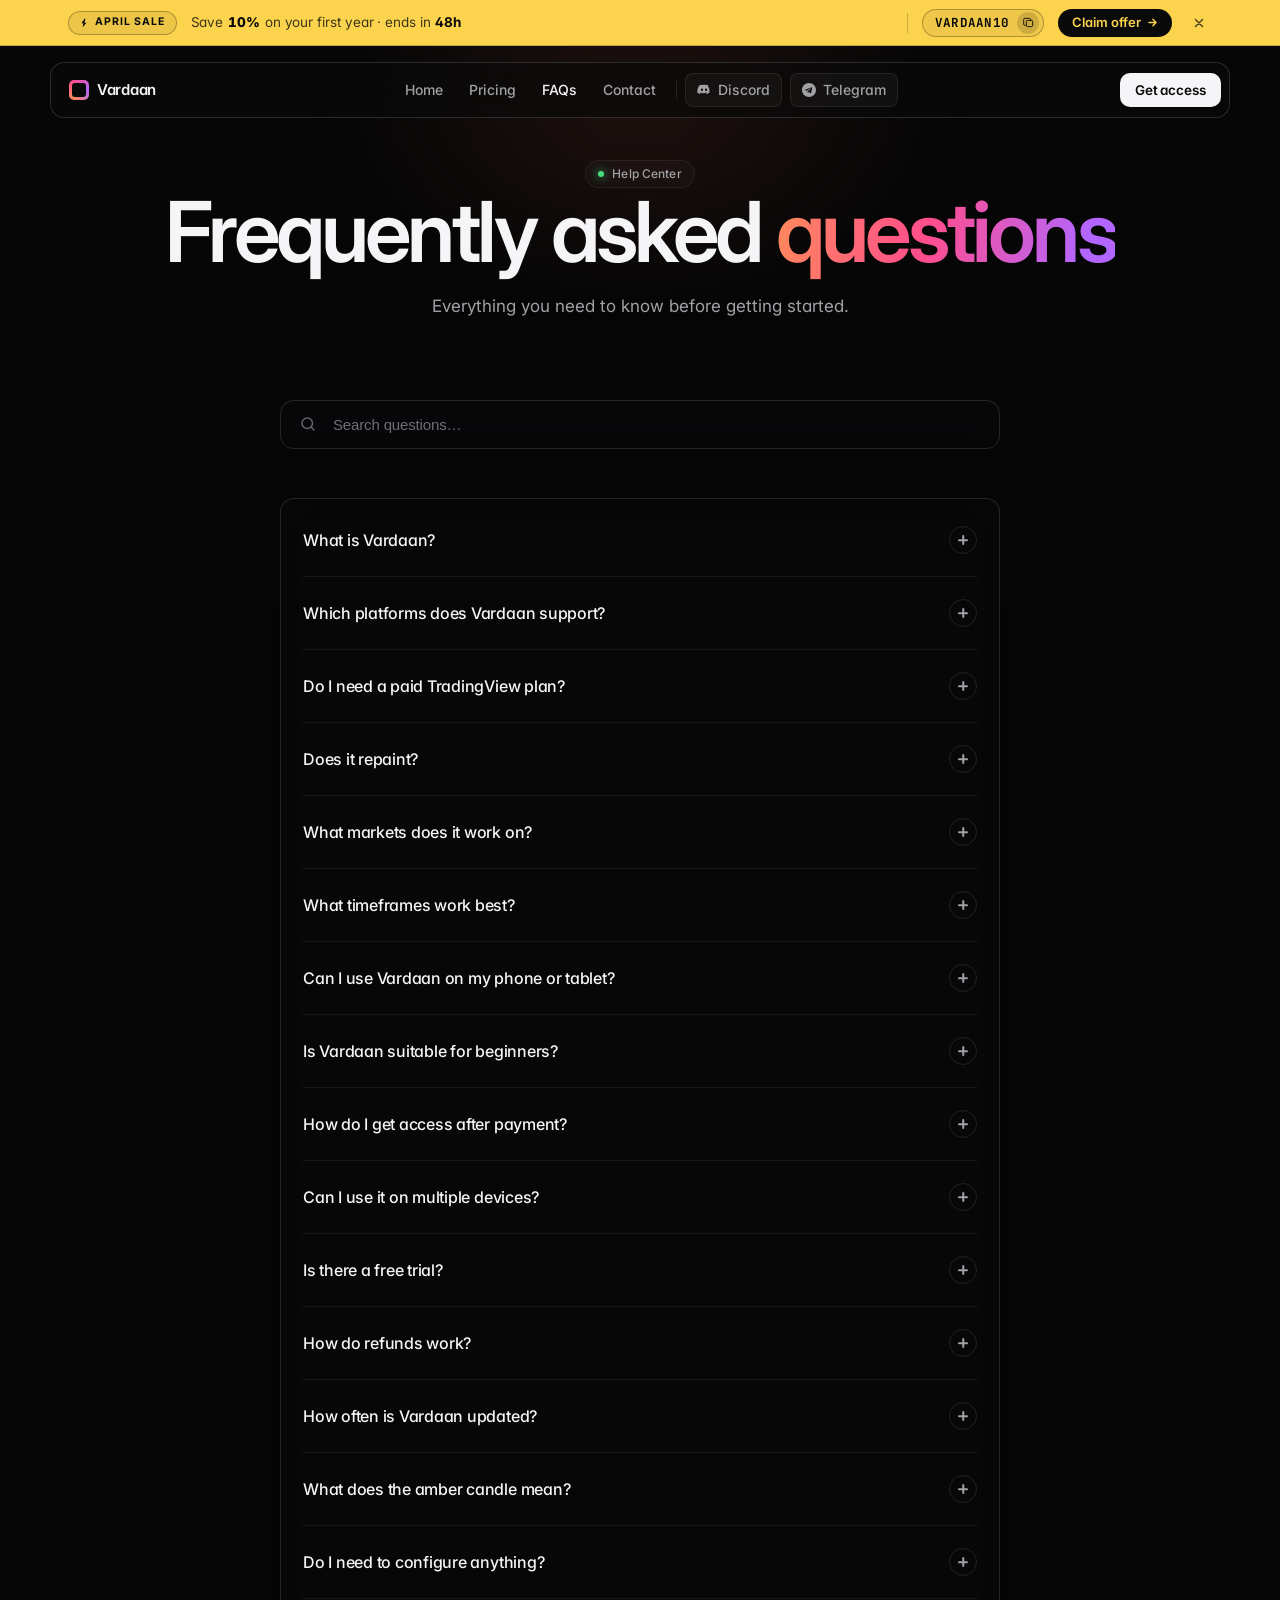
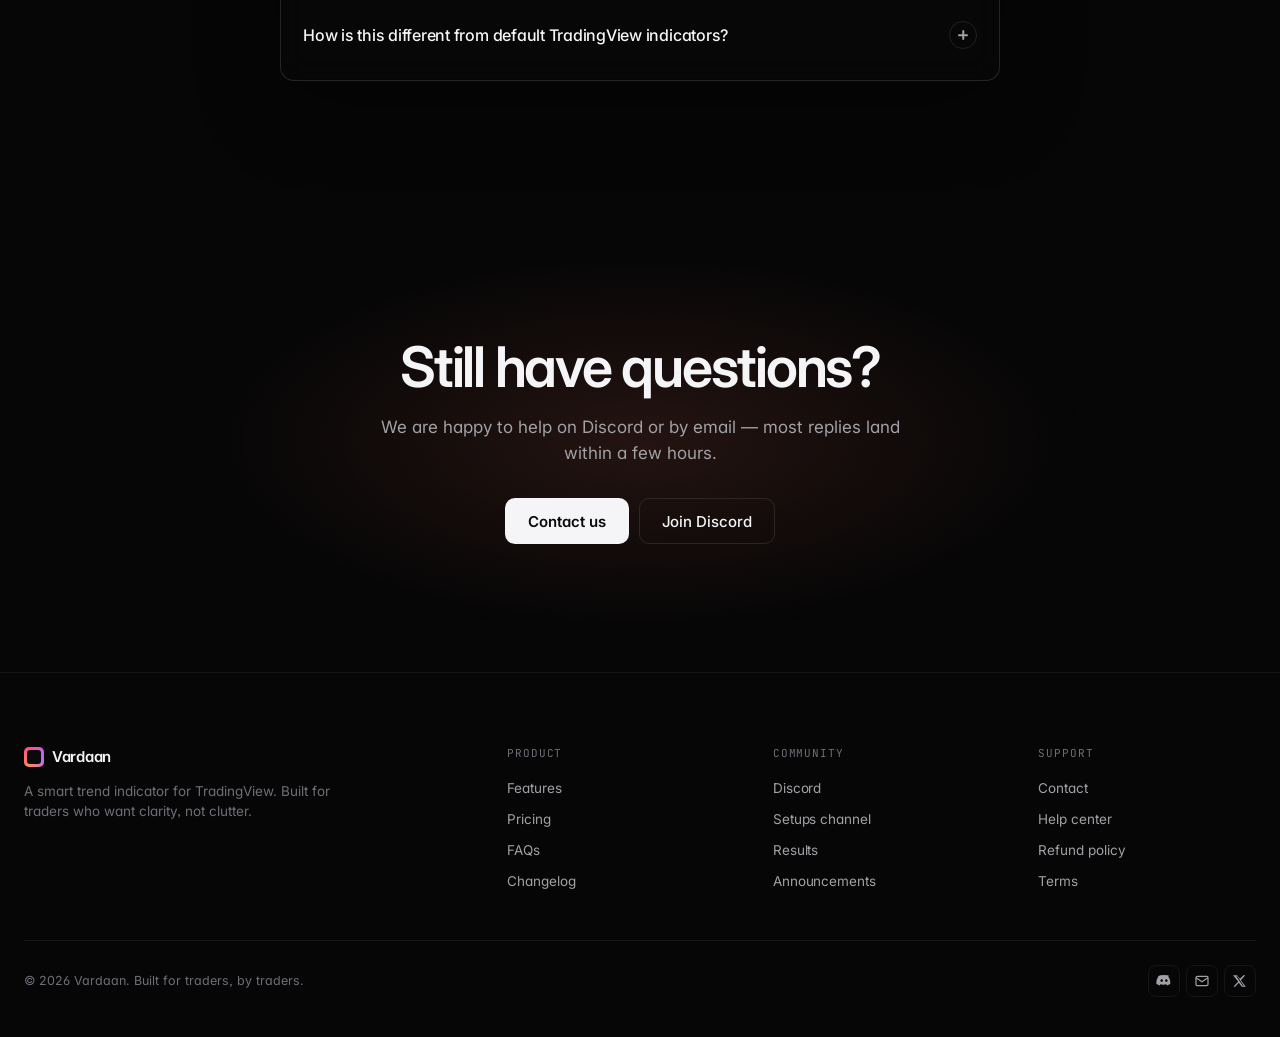
==== faqs.html @ 20813f0f "Inital Commit" ====
<!doctype html>
<html lang="en">
<head>
  <meta charset="utf-8" />
  <meta name="viewport" content="width=device-width, initial-scale=1" />
  <title>FAQs — Vardaan</title>
  <meta name="description" content="Frequently asked questions about the Vardaan TradingView indicator — repainting, markets, timeframes, refunds and more." />
  <meta name="theme-color" content="#060607" />
  <link rel="stylesheet" href="styles.css" />
</head>
<body>

  <!-- ============================== PROMO BAR ============================== -->
  <div class="promo-bar" id="promo-bar" role="region" aria-label="Promotional offer">
    <div class="promo-bar__inner">
      <span class="promo-bar__tag">
        <svg class="promo-bar__tag-icon" width="10" height="10" viewBox="0 0 12 12" fill="currentColor" aria-hidden="true">
          <path d="M6.8 0.6 3 6.2h2.3l-1 5.2L8.9 5.6H6.5l1.2-5z"/>
        </svg>
        <span data-text="promo.offerName">Launch Sale</span>
      </span>
      <span class="promo-bar__text">
        Save <em class="promo-bar__pct" data-text="promo.percent">20%</em> on your first year<span class="promo-bar__text-extra"> · ends in <strong data-text="promo.deadline">48h</strong></span>
      </span>
      <span class="promo-bar__divider" aria-hidden="true"></span>
      <button class="promo-bar__code" type="button" data-promo-code data-code="VARDAAN20" aria-label="Copy code VARDAAN20">
        <span class="promo-bar__code-value" data-text="promo.code">VARDAAN20</span>
        <span class="promo-bar__copy-btn" aria-hidden="true">
          <svg width="11" height="11" viewBox="0 0 16 16" fill="none">
            <rect x="5" y="5" width="9" height="9" rx="1.6" stroke="currentColor" stroke-width="1.3"/>
            <path d="M11 5V3.5A1.5 1.5 0 0 0 9.5 2h-7A1.5 1.5 0 0 0 1 3.5v7A1.5 1.5 0 0 0 2.5 12H4" stroke="currentColor" stroke-width="1.3"/>
          </svg>
        </span>
      </button>
      <a href="pricing.html" class="promo-bar__cta">
        Claim offer
        <svg width="11" height="11" viewBox="0 0 14 14" fill="none" aria-hidden="true">
          <path d="M2.5 7h9m0 0L7.5 3m4 4L7.5 11" stroke="currentColor" stroke-width="1.8" stroke-linecap="round" stroke-linejoin="round"/>
        </svg>
      </a>
      <button class="promo-bar__close" type="button" aria-label="Dismiss offer">
        <svg width="12" height="12" viewBox="0 0 12 12" fill="none" aria-hidden="true">
          <path d="M2.5 2.5l7 7m0-7l-7 7" stroke="currentColor" stroke-width="1.5" stroke-linecap="round"/>
        </svg>
      </button>
    </div>
  </div>

  <nav class="nav" aria-label="Primary">
    <div class="nav__inner">
      <a href="index.html" class="nav__brand">
        <span class="nav__brand-mark" aria-hidden="true"></span>
        Vardaan
      </a>
      <ul class="nav__links">
        <li><a class="nav__link" href="index.html">Home</a></li>
        <li><a class="nav__link" href="pricing.html">Pricing</a></li>
        <li><a class="nav__link nav__link--active" href="faqs.html">FAQs</a></li>
        <li><a class="nav__link" href="contact.html">Contact</a></li>
        <li class="nav__sep" aria-hidden="true"></li>
        <li><a class="nav__link nav__link--social nav__link--discord" data-link="discord" href="#">
          <svg width="14" height="14" viewBox="0 0 24 24" fill="currentColor" aria-hidden="true"><path d="M20.3 4.4A18 18 0 0 0 16 3l-.3.5a16 16 0 0 0-7.4 0L8 3a18 18 0 0 0-4.3 1.4A19 19 0 0 0 .5 16.1a17 17 0 0 0 5.1 2.6l1-1.5a11 11 0 0 1-1.8-.9l.4-.3a12 12 0 0 0 11.6 0l.4.3a11 11 0 0 1-1.8.9l1 1.5a17 17 0 0 0 5.1-2.6 19 19 0 0 0-3.2-11.7ZM8.5 13.5c-1 0-1.9-1-1.9-2.1 0-1.2.8-2.1 1.9-2.1 1 0 1.9 1 1.9 2.1 0 1.2-.8 2.1-1.9 2.1Zm7 0c-1 0-1.9-1-1.9-2.1 0-1.2.8-2.1 1.9-2.1 1 0 1.9 1 1.9 2.1 0 1.2-.8 2.1-1.9 2.1Z"/></svg>
          Discord
        </a></li>
        <li><a class="nav__link nav__link--social nav__link--telegram" data-link="telegram" href="#">
          <svg width="14" height="14" viewBox="0 0 240 240" fill="currentColor" aria-hidden="true"><path d="M120 0C53.73 0 0 53.73 0 120s53.73 120 120 120 120-53.73 120-120S186.27 0 120 0zm55.65 82.75L156.4 172.6c-1.45 6.48-5.29 8.09-10.7 5.04l-29.56-21.8-14.26 13.73c-1.58 1.58-2.9 2.9-5.94 2.9l2.11-30.05 54.7-49.43c2.38-2.13-.52-3.31-3.69-1.18l-67.64 42.58-29.15-9.12c-6.34-1.98-6.47-6.34 1.32-9.38l114.15-44.02c5.29-1.98 9.92 1.19 8.21 8.87z"/></svg>
          Telegram
        </a></li>
      </ul>
      <div class="nav__cta-group">
        <a href="pricing.html" class="btn btn-primary btn-sm">Get access</a>
      </div>
      <button class="nav__burger" aria-label="Open menu" aria-controls="mobile-menu">
        <span></span><span></span><span></span>
      </button>
    </div>
  </nav>

  <div class="mobile-menu" id="mobile-menu" aria-hidden="true">
    <a class="mobile-menu__link" href="index.html">Home</a>
    <a class="mobile-menu__link" href="pricing.html">Pricing</a>
    <a class="mobile-menu__link" href="faqs.html">FAQs</a>
    <a class="mobile-menu__link" href="contact.html">Contact</a>
    <div class="mobile-menu__sep" aria-hidden="true"></div>
    <a class="mobile-menu__link mobile-menu__link--social mobile-menu__link--discord" data-link="discord" href="#">
      <svg width="22" height="22" viewBox="0 0 24 24" fill="currentColor" aria-hidden="true"><path d="M20.3 4.4A18 18 0 0 0 16 3l-.3.5a16 16 0 0 0-7.4 0L8 3a18 18 0 0 0-4.3 1.4A19 19 0 0 0 .5 16.1a17 17 0 0 0 5.1 2.6l1-1.5a11 11 0 0 1-1.8-.9l.4-.3a12 12 0 0 0 11.6 0l.4.3a11 11 0 0 1-1.8.9l1 1.5a17 17 0 0 0 5.1-2.6 19 19 0 0 0-3.2-11.7ZM8.5 13.5c-1 0-1.9-1-1.9-2.1 0-1.2.8-2.1 1.9-2.1 1 0 1.9 1 1.9 2.1 0 1.2-.8 2.1-1.9 2.1Zm7 0c-1 0-1.9-1-1.9-2.1 0-1.2.8-2.1 1.9-2.1 1 0 1.9 1 1.9 2.1 0 1.2-.8 2.1-1.9 2.1Z"/></svg>
      Discord
    </a>
    <a class="mobile-menu__link mobile-menu__link--social mobile-menu__link--telegram" data-link="telegram" href="#">
      <svg width="22" height="22" viewBox="0 0 240 240" fill="currentColor" aria-hidden="true"><path d="M120 0C53.73 0 0 53.73 0 120s53.73 120 120 120 120-53.73 120-120S186.27 0 120 0zm55.65 82.75L156.4 172.6c-1.45 6.48-5.29 8.09-10.7 5.04l-29.56-21.8-14.26 13.73c-1.58 1.58-2.9 2.9-5.94 2.9l2.11-30.05 54.7-49.43c2.38-2.13-.52-3.31-3.69-1.18l-67.64 42.58-29.15-9.12c-6.34-1.98-6.47-6.34 1.32-9.38l114.15-44.02c5.29-1.98 9.92 1.19 8.21 8.87z"/></svg>
      Telegram
    </a>
    <div class="mobile-menu__actions">
      <a href="pricing.html" class="btn btn-primary btn-sm">Get access</a>
    </div>
  </div>

  <main>

    <!-- ============================== HEADER ============================== -->
    <section class="page-header">
      <div class="container">
        <span class="badge reveal"><span class="badge__dot"></span>Help Center</span>
        <h1 class="reveal" data-delay="80">Frequently asked <span class="gradient-text">questions</span></h1>
        <p class="reveal" data-delay="160">Everything you need to know before getting started.</p>
      </div>
    </section>

    <!-- ============================== FAQ LIST ============================== -->
    <section class="section faq-page-section" style="padding-top: 0;">
      <div class="container">
        <div class="faq-page__toolbar reveal" data-delay="40">
          <div class="faq-search">
            <svg class="faq-search__icon" width="18" height="18" viewBox="0 0 24 24" fill="none" stroke="currentColor" stroke-width="2" stroke-linecap="round" aria-hidden="true">
              <circle cx="11" cy="11" r="7"/>
              <path d="M20 20l-4.3-4.3"/>
            </svg>
            <input
              type="search"
              id="faq-search"
              class="faq-search__input"
              placeholder="Search questions…"
              autocomplete="off"
              enterkeyhint="search"
              aria-label="Search frequently asked questions"
            />
          </div>
          <p id="faq-search-live" class="faq-search__live" aria-live="polite"></p>
        </div>

        <div class="faq-shell reveal" data-delay="100">
          <div class="faq-list" id="faq-accordion">
          <div class="faq-item">
            <button type="button" class="faq-item__trigger" aria-expanded="false">
              <span>What is Vardaan?</span>
              <span class="faq-item__icon" aria-hidden="true"></span>
            </button>
            <div class="faq-item__panel">
              <p class="faq-item__body">
                Vardaan is a TradingView Pine Script indicator that combines trend detection,
                candlestick pattern recognition, and entry/exit signals into one clean overlay.
              </p>
            </div>
          </div>

          <div class="faq-item">
            <button type="button" class="faq-item__trigger" aria-expanded="false">
              <span>Which platforms does Vardaan support?</span>
              <span class="faq-item__icon" aria-hidden="true"></span>
            </button>
            <div class="faq-item__panel">
              <p class="faq-item__body">
                Vardaan is built for TradingView — desktop web and the TradingView mobile app.
                It is not available as a MetaTrader, cTrader, or other broker-platform plugin.
              </p>
            </div>
          </div>

          <div class="faq-item">
            <button type="button" class="faq-item__trigger" aria-expanded="false">
              <span>Do I need a paid TradingView plan?</span>
              <span class="faq-item__icon" aria-hidden="true"></span>
            </button>
            <div class="faq-item__panel">
              <p class="faq-item__body">
                No. A free TradingView account is enough to add private indicators like Vardaan
                to your charts. Your purchase is for Vardaan — not an extra TradingView subscription tier.
              </p>
            </div>
          </div>

          <div class="faq-item">
            <button type="button" class="faq-item__trigger" aria-expanded="false">
              <span>Does it repaint?</span>
              <span class="faq-item__icon" aria-hidden="true"></span>
            </button>
            <div class="faq-item__panel">
              <p class="faq-item__body">
                No. All signals are based on confirmed closed candles. What you see is what
                you get.
              </p>
            </div>
          </div>

          <div class="faq-item">
            <button type="button" class="faq-item__trigger" aria-expanded="false">
              <span>What markets does it work on?</span>
              <span class="faq-item__icon" aria-hidden="true"></span>
            </button>
            <div class="faq-item__panel">
              <p class="faq-item__body">
                Any market available on TradingView — stocks, crypto, forex, commodities,
                indices.
              </p>
            </div>
          </div>

          <div class="faq-item">
            <button type="button" class="faq-item__trigger" aria-expanded="false">
              <span>What timeframes work best?</span>
              <span class="faq-item__icon" aria-hidden="true"></span>
            </button>
            <div class="faq-item__panel">
              <p class="faq-item__body">
                It works on all timeframes. Most users prefer 15m–4H for swing trading and
                1m–5m for intraday.
              </p>
            </div>
          </div>

          <div class="faq-item">
            <button type="button" class="faq-item__trigger" aria-expanded="false">
              <span>Can I use Vardaan on my phone or tablet?</span>
              <span class="faq-item__icon" aria-hidden="true"></span>
            </button>
            <div class="faq-item__panel">
              <p class="faq-item__body">
                Yes. Install TradingView on iOS or Android, open your chart, and Vardaan appears
                with your other saved indicators. Layouts sync across devices when you are signed in.
              </p>
            </div>
          </div>

          <div class="faq-item">
            <button type="button" class="faq-item__trigger" aria-expanded="false">
              <span>Is Vardaan suitable for beginners?</span>
              <span class="faq-item__icon" aria-hidden="true"></span>
            </button>
            <div class="faq-item__panel">
              <p class="faq-item__body">
                Yes. It is designed for quick context — trend versus chop, and cleaner setups —
                without a long settings checklist. You still need solid risk management and a
                trading plan; no tool replaces discipline.
              </p>
            </div>
          </div>

          <div class="faq-item">
            <button type="button" class="faq-item__trigger" aria-expanded="false">
              <span>How do I get access after payment?</span>
              <span class="faq-item__icon" aria-hidden="true"></span>
            </button>
            <div class="faq-item__panel">
              <p class="faq-item__body">
                You'll receive an invite link to our Discord. Share your TradingView
                username there and access is granted within a few hours.
              </p>
            </div>
          </div>

          <div class="faq-item">
            <button type="button" class="faq-item__trigger" aria-expanded="false">
              <span>Can I use it on multiple devices?</span>
              <span class="faq-item__icon" aria-hidden="true"></span>
            </button>
            <div class="faq-item__panel">
              <p class="faq-item__body">
                Yes, TradingView syncs your indicators across all devices automatically.
              </p>
            </div>
          </div>

          <div class="faq-item">
            <button type="button" class="faq-item__trigger" aria-expanded="false">
              <span>Is there a free trial?</span>
              <span class="faq-item__icon" aria-hidden="true"></span>
            </button>
            <div class="faq-item__panel">
              <p class="faq-item__body">
                We don't offer a free trial currently, but we do offer a 7-day refund policy
                if the indicator doesn't suit your trading style.
              </p>
            </div>
          </div>

          <div class="faq-item">
            <button type="button" class="faq-item__trigger" aria-expanded="false">
              <span>How do refunds work?</span>
              <span class="faq-item__icon" aria-hidden="true"></span>
            </button>
            <div class="faq-item__panel">
              <p class="faq-item__body">
                We offer a 7-day refund if Vardaan is not the right fit. Reach out on Discord or
                email with your order details and TradingView username, and we will take care of it
                as quickly as we can.
              </p>
            </div>
          </div>

          <div class="faq-item">
            <button type="button" class="faq-item__trigger" aria-expanded="false">
              <span>How often is Vardaan updated?</span>
              <span class="faq-item__icon" aria-hidden="true"></span>
            </button>
            <div class="faq-item__panel">
              <p class="faq-item__body">
                We ship improvements, compatibility fixes, and quality-of-life updates on a rolling
                basis. Join Discord for release notes and a heads-up when something meaningful
                changes.
              </p>
            </div>
          </div>

          <div class="faq-item">
            <button type="button" class="faq-item__trigger" aria-expanded="false">
              <span>What does the amber candle mean?</span>
              <span class="faq-item__icon" aria-hidden="true"></span>
            </button>
            <div class="faq-item__panel">
              <p class="faq-item__body">
                Amber means the market is in a sideways or low-conviction state. The
                indicator is telling you to wait for a clearer setup.
              </p>
            </div>
          </div>

          <div class="faq-item">
            <button type="button" class="faq-item__trigger" aria-expanded="false">
              <span>Do I need to configure anything?</span>
              <span class="faq-item__icon" aria-hidden="true"></span>
            </button>
            <div class="faq-item__panel">
              <p class="faq-item__body">
                No. It works out of the box with sensible defaults. Advanced users can
                adjust EMA lengths and toggle signal visibility.
              </p>
            </div>
          </div>

          <div class="faq-item">
            <button type="button" class="faq-item__trigger" aria-expanded="false">
              <span>How is this different from default TradingView indicators?</span>
              <span class="faq-item__icon" aria-hidden="true"></span>
            </button>
            <div class="faq-item__panel">
              <p class="faq-item__body">
                Default indicators are separate and disconnected. Vardaan integrates trend,
                momentum, and pattern logic into a single unified system with no clutter.
              </p>
            </div>
          </div>

          </div>

          <div class="faq-empty" id="faq-empty" hidden>
            <p class="faq-empty__title">No questions match that search</p>
            <p class="faq-empty__hint">Try another keyword or clear the filter.</p>
            <button type="button" class="btn btn-ghost btn-sm" id="faq-empty-clear">Clear search</button>
          </div>
        </div>
      </div>
    </section>

    <section class="section section-cta">
      <div class="container">
        <div class="reveal">
          <h2>Still have questions?</h2>
          <p>We are happy to help on Discord or by email — most replies land within a few hours.</p>
          <div class="section-cta__ctas">
            <a href="contact.html" class="btn btn-primary btn-lg">Contact us</a>
            <a data-link="discord" href="#" class="btn btn-ghost btn-lg">Join Discord</a>
          </div>
        </div>
      </div>
    </section>

  </main>

  <footer class="footer">
    <div class="container">
      <div class="footer__top">
        <div class="footer__col-brand">
          <a href="index.html" class="footer__brand">
            <span class="nav__brand-mark" aria-hidden="true"></span>
            Vardaan
          </a>
          <p class="footer__tagline">
            A smart trend indicator for TradingView. Built for traders who want clarity,
            not clutter.
          </p>
        </div>
        <div>
          <div class="footer__col-title">Product</div>
          <div class="footer__col-list">
            <a href="index.html#features">Features</a>
            <a href="pricing.html">Pricing</a>
            <a href="faqs.html">FAQs</a>
            <a href="index.html#features">Changelog</a>
          </div>
        </div>
        <div>
          <div class="footer__col-title">Community</div>
          <div class="footer__col-list">
            <a data-link="discord" href="#">Discord</a>
            <a data-link="discord" href="#">Setups channel</a>
            <a data-link="discord" href="#">Results</a>
            <a data-link="discord" href="#">Announcements</a>
          </div>
        </div>
        <div>
          <div class="footer__col-title">Support</div>
          <div class="footer__col-list">
            <a data-mail href="#">Contact</a>
            <a href="faqs.html">Help center</a>
            <a href="#">Refund policy</a>
            <a href="#">Terms</a>
          </div>
        </div>
      </div>
      <div class="footer__bottom">
        <div>© <span data-text="year">2025</span> Vardaan. Built for traders, by traders.</div>
        <div class="footer__bottom-social">
          <a data-link="discord" href="#" class="footer__icon" aria-label="Discord">
            <svg width="16" height="16" viewBox="0 0 24 24" fill="currentColor"><path d="M20.3 4.4A18 18 0 0 0 16 3l-.3.5a16 16 0 0 0-7.4 0L8 3a18 18 0 0 0-4.3 1.4A19 19 0 0 0 .5 16.1a17 17 0 0 0 5.1 2.6l1-1.5a11 11 0 0 1-1.8-.9l.4-.3a12 12 0 0 0 11.6 0l.4.3a11 11 0 0 1-1.8.9l1 1.5a17 17 0 0 0 5.1-2.6 19 19 0 0 0-3.2-11.7ZM8.5 13.5c-1 0-1.9-1-1.9-2.1 0-1.2.8-2.1 1.9-2.1 1 0 1.9 1 1.9 2.1 0 1.2-.8 2.1-1.9 2.1Zm7 0c-1 0-1.9-1-1.9-2.1 0-1.2.8-2.1 1.9-2.1 1 0 1.9 1 1.9 2.1 0 1.2-.8 2.1-1.9 2.1Z"/></svg>
          </a>
          <a data-mail href="#" class="footer__icon" aria-label="Email">
            <svg width="16" height="16" viewBox="0 0 24 24" fill="none" stroke="currentColor" stroke-width="1.8"><rect x="3" y="5" width="18" height="14" rx="2"/><path d="m3 7 9 6 9-6"/></svg>
          </a>
          <a data-link="twitter" href="#" class="footer__icon" aria-label="Twitter">
            <svg width="14" height="14" viewBox="0 0 24 24" fill="currentColor"><path d="M18 2h3l-7.5 8.6L22 22h-6.8l-5.3-6.9L3.8 22H.8l8-9.2L0 2h7l4.8 6.3L18 2zM16.8 20h1.7L7.3 3.9H5.5L16.8 20z"/></svg>
          </a>
        </div>
      </div>
    </div>
  </footer>

  <script src="config.js" defer></script>
  <script src="main.js" defer></script>
</body>
</html>
---- styles.css ----
/* ==========================================================================
   VARDAAN — v5 · Framer-inspired, tech/developer tool
   Near-black, hairline borders, tight Inter, real chart imagery.
   ========================================================================== */

@import url('https://fonts.googleapis.com/css2?family=Inter:wght@400;500;600;700&family=JetBrains+Mono:wght@400;500&display=swap');

/* ---------- tokens ---------- */
:root {
  /* surfaces */
  --bg:            #060607;
  --bg-elev:       #0A0A0B;
  --bg-section:    #080809;
  --surface:       rgba(255, 255, 255, 0.025);
  --surface-hover: rgba(255, 255, 255, 0.045);

  /* borders */
  --border:        rgba(255, 255, 255, 0.06);
  --border-strong: rgba(255, 255, 255, 0.10);
  --border-bright: rgba(255, 255, 255, 0.18);

  /* text */
  --text:   #F5F5F7;
  --text-2: #A1A1A6;
  --text-3: #6E6E76;
  --text-4: #3A3A40;

  /* signal colors (green/red/amber kept for chart-like bits) */
  --up:    #4ADE80;
  --down:  #F87171;
  --flat:  #FCD34D;

  /* accent — subtle cool tone + gradient for highlight words only */
  --accent:       #FF7A59;
  --accent-2:     #FF4D8D;
  --accent-3:     #B366FF;
  --accent-glow:  rgba(255, 122, 89, 0.18);

  /* type */
  --font:        'Inter', system-ui, -apple-system, 'Segoe UI', sans-serif;
  --font-mono:   'JetBrains Mono', ui-monospace, 'SF Mono', Menlo, monospace;

  /* layout */
  --nav-h: 56px;
  --max:   1360px;
  --max-narrow: 920px;

  --r-sm: 6px;
  --r-md: 10px;
  --r-lg: 14px;
  --r-xl: 20px;
  --r-pill: 999px;

  --t-fast: 140ms cubic-bezier(.2, .8, .2, 1);
  --t-med:  260ms cubic-bezier(.2, .8, .2, 1);
}

/* ---------- reset ---------- */
*, *::before, *::after { box-sizing: border-box; }
html, body { margin: 0; padding: 0; }
html {
  background: var(--bg);
  color-scheme: dark;
  -webkit-font-smoothing: antialiased;
  -moz-osx-font-smoothing: grayscale;
  text-rendering: optimizeLegibility;
}
body {
  font-family: var(--font);
  font-size: 15.5px;
  line-height: 1.55;
  color: var(--text);
  background: var(--bg);
  font-feature-settings: "cv11", "ss01", "ss03";
  overflow-x: hidden;
}
img, svg { display: block; max-width: 100%; }
a { color: inherit; text-decoration: none; }
button { font: inherit; color: inherit; background: none; border: 0; cursor: pointer; }
ul { margin: 0; padding: 0; list-style: none; }

/* ---------- typography ---------- */
h1, h2, h3, h4 {
  margin: 0;
  font-family: var(--font);
  font-weight: 600;
  color: var(--text);
  letter-spacing: -0.035em;
  line-height: 1.05;
}
h1 {
  font-size: clamp(42px, 6.6vw, 84px);
  font-weight: 600;
  letter-spacing: -0.045em;
  line-height: 1.04;
}
h2 {
  font-size: clamp(32px, 4.4vw, 56px);
  letter-spacing: -0.04em;
  line-height: 1.08;
}
h3 {
  font-size: 20px;
  letter-spacing: -0.02em;
  line-height: 1.25;
}
p { margin: 0; color: var(--text-2); }

.gradient-text {
  background: linear-gradient(100deg, #FF8B5A 0%, #FF4D8D 45%, #B366FF 90%);
  -webkit-background-clip: text;
  background-clip: text;
  color: transparent;
  -webkit-text-fill-color: transparent;
}

.mono { font-family: var(--font-mono); font-feature-settings: "tnum"; letter-spacing: -0.01em; }
.dim  { color: var(--text-3); }
.up   { color: var(--up); }
.down { color: var(--down); }

/* ---------- layout ---------- */
.container {
  width: 100%;
  max-width: var(--max);
  margin: 0 auto;
  padding: 0 24px;
}
.section {
  padding: clamp(72px, 10vw, 140px) 0;
  position: relative;
}
.section--alt { background: var(--bg-section); }
.section-header {
  max-width: 680px;
  margin: 0 auto clamp(40px, 6vw, 72px);
  text-align: center;
}
.section-header p {
  margin-top: 14px;
  font-size: 17px;
  color: var(--text-2);
}
.section-header .badge { margin-bottom: 20px; }

/* ---------- buttons ---------- */
.btn {
  display: inline-flex;
  align-items: center;
  gap: 8px;
  height: 38px;
  padding: 0 16px;
  font-size: 14px;
  font-weight: 500;
  letter-spacing: -0.005em;
  border-radius: var(--r-md);
  border: 1px solid transparent;
  transition: all var(--t-fast);
  white-space: nowrap;
  cursor: pointer;
}
.btn-sm { height: 34px; padding: 0 14px; font-size: 13.5px; }
.btn-lg { height: 46px; padding: 0 22px; font-size: 15px; }

.btn-primary {
  background: var(--text);
  color: #0A0A0B;
  font-weight: 600;
}
.btn-primary:hover { background: #fff; transform: translateY(-1px); }

.btn-ghost {
  background: transparent;
  color: var(--text);
  border: 1px solid var(--border-strong);
}
.btn-ghost:hover { background: var(--surface-hover); border-color: var(--border-bright); }

.btn-ghost--bright {
  background: rgba(255, 255, 255, 0.035);
  border-color: rgba(255, 255, 255, 0.22);
  backdrop-filter: blur(8px) saturate(1.2);
  -webkit-backdrop-filter: blur(8px) saturate(1.2);
}
.btn-ghost--bright:hover {
  background: rgba(255, 255, 255, 0.08);
  border-color: rgba(255, 255, 255, 0.42);
  transform: translateY(-1px);
  box-shadow: 0 6px 22px rgba(0, 0, 0, 0.25), 0 0 0 1px rgba(255, 255, 255, 0.05) inset;
}
.btn-ghost--bright svg { opacity: 0.8; transition: opacity var(--t-fast); }
.btn-ghost--bright:hover svg { opacity: 1; }

.btn__arrow { transition: transform var(--t-fast); }
.btn:hover .btn__arrow { transform: translateX(2px); }

/* ---------- badge ---------- */
.badge {
  display: inline-flex;
  align-items: center;
  gap: 8px;
  height: 28px;
  padding: 0 12px;
  font-size: 12px;
  font-weight: 500;
  letter-spacing: 0.01em;
  color: var(--text-2);
  background: var(--surface);
  border: 1px solid var(--border);
  border-radius: var(--r-pill);
}
.badge__dot {
  width: 6px; height: 6px;
  border-radius: 50%;
  background: var(--up);
  box-shadow: 0 0 10px var(--up);
}

/* ============================== PROMO BAR ============================== */
:root { --promo-h: 46px; }
body.promo-hidden { --promo-h: 0px; }

.promo-bar {
  position: fixed;
  top: 0;
  left: 0;
  right: 0;
  height: var(--promo-h);
  z-index: 101;
  display: flex;
  align-items: center;
  justify-content: center;
  font-size: 13.5px;
  color: #0A0A0B;
  background: #FCD34D;
  border-bottom: 1px solid rgba(0, 0, 0, 0.22);
  overflow: hidden;
  transition: height var(--t-med);
}
body.promo-hidden .promo-bar { display: none; }

.promo-bar__inner {
  position: relative;
  display: flex;
  align-items: center;
  gap: 14px;
  padding: 0 18px;
  max-width: 1180px;
  width: 100%;
}
.promo-bar__tag {
  display: inline-flex;
  align-items: center;
  gap: 6px;
  height: 24px;
  padding: 0 10px;
  border-radius: 999px;
  border: 1px solid rgba(0, 0, 0, 0.28);
  background: rgba(0, 0, 0, 0.06);
  color: #0A0A0B;
  font-size: 10.5px;
  font-weight: 700;
  letter-spacing: 0.1em;
  text-transform: uppercase;
  flex: 0 0 auto;
}
.promo-bar__tag-icon {
  color: #0A0A0B;
}
.promo-bar__text {
  color: rgba(10, 10, 11, 0.78);
  letter-spacing: -0.005em;
  white-space: nowrap;
  overflow: hidden;
  text-overflow: ellipsis;
  flex: 1 1 auto;
  min-width: 0;
}
.promo-bar__text strong {
  color: #0A0A0B;
  font-weight: 700;
  font-variant-numeric: tabular-nums;
}
.promo-bar__pct {
  font-style: normal;
  font-weight: 800;
  color: #0A0A0B;
  font-feature-settings: "tnum";
  letter-spacing: -0.01em;
  padding: 0 1px;
}

.promo-bar__divider {
  width: 1px;
  height: 20px;
  background: rgba(0, 0, 0, 0.2);
  flex: 0 0 auto;
}

.promo-bar__code {
  display: inline-flex;
  align-items: center;
  gap: 8px;
  height: 28px;
  padding: 0 4px 0 12px;
  border-radius: 999px;
  border: 1px solid rgba(0, 0, 0, 0.28);
  background: rgba(0, 0, 0, 0.05);
  color: #0A0A0B;
  font-family: var(--font-mono);
  font-size: 12.5px;
  letter-spacing: 0.02em;
  cursor: pointer;
  transition: all var(--t-fast);
  flex: 0 0 auto;
}
.promo-bar__code:hover {
  background: rgba(0, 0, 0, 0.1);
  border-color: rgba(0, 0, 0, 0.45);
}
.promo-bar__code-value { font-weight: 700; }
.promo-bar__copy-btn {
  display: inline-flex;
  align-items: center;
  justify-content: center;
  width: 22px;
  height: 22px;
  border-radius: 999px;
  background: rgba(0, 0, 0, 0.14);
  color: #0A0A0B;
  transition: all var(--t-fast);
}
.promo-bar__code:hover .promo-bar__copy-btn {
  background: rgba(0, 0, 0, 0.22);
}
.promo-bar__code.is-copied {
  border-color: rgba(0, 82, 46, 0.55);
  background: rgba(0, 82, 46, 0.14);
  color: #0A3A22;
}
.promo-bar__code.is-copied .promo-bar__copy-btn {
  background: rgba(0, 82, 46, 0.25);
  color: #0A3A22;
}

.promo-bar__cta {
  display: inline-flex;
  align-items: center;
  gap: 6px;
  height: 28px;
  padding: 0 14px;
  border-radius: 999px;
  font-size: 13px;
  font-weight: 600;
  color: #FCD34D;
  background: #0A0A0B;
  transition: transform var(--t-fast), background var(--t-fast);
  flex: 0 0 auto;
}
.promo-bar__cta:hover {
  background: #1a1a1c;
  transform: translateY(-0.5px);
}
.promo-bar__cta svg { transition: transform var(--t-fast); }
.promo-bar__cta:hover svg { transform: translateX(2px); }

.promo-bar__close {
  display: inline-flex;
  align-items: center;
  justify-content: center;
  width: 26px; height: 26px;
  border-radius: 6px;
  color: rgba(10, 10, 11, 0.7);
  transition: all var(--t-fast);
  flex: 0 0 auto;
}
.promo-bar__close:hover {
  color: #0A0A0B;
  background: rgba(0, 0, 0, 0.08);
}

/* ============================== NAV ============================== */
.nav {
  position: fixed;
  top: calc(var(--promo-h, 0px) + 16px);
  left: 50%;
  transform: translateX(-50%);
  z-index: 100;
  transition: top var(--t-med);
  width: calc(100% - 32px);
  max-width: 1180px;
}
.nav__inner {
  display: grid;
  grid-template-columns: 1fr auto 1fr;
  align-items: center;
  height: var(--nav-h);
  padding: 0 8px 0 18px;
  background: rgba(10, 10, 11, 0.72);
  border: 1px solid rgba(255, 255, 255, 0.14);
  border-radius: 14px;
  backdrop-filter: blur(16px) saturate(1.4);
  -webkit-backdrop-filter: blur(16px) saturate(1.4);
  transition: all var(--t-med);
}
.nav.scrolled .nav__inner {
  background: rgba(10, 10, 11, 0.88);
  border-color: rgba(255, 255, 255, 0.20);
}
.nav__inner > .nav__brand { justify-self: start; }
.nav__inner > .nav__links { justify-self: center; }
.nav__inner > .nav__cta-group { justify-self: end; }
.nav__inner > .nav__burger { justify-self: end; }

.nav__brand {
  display: inline-flex;
  align-items: center;
  gap: 8px;
  font-weight: 600;
  font-size: 15px;
  letter-spacing: -0.02em;
  color: var(--text);
}
.nav__brand-mark {
  width: 20px; height: 20px;
  border-radius: 5px;
  background: conic-gradient(from 210deg, #FF8B5A, #FF4D8D, #B366FF, #FF8B5A);
  position: relative;
}
.nav__brand-mark::after {
  content: "";
  position: absolute;
  inset: 3px;
  border-radius: 3px;
  background: var(--bg-elev);
}

.nav__links {
  display: flex;
  gap: 2px;
  align-items: center;
}
.nav__link {
  display: inline-flex;
  height: 34px;
  align-items: center;
  padding: 0 12px;
  font-size: 14px;
  font-weight: 500;
  color: var(--text-2);
  border-radius: 8px;
  transition: all var(--t-fast);
}
.nav__link:hover { color: var(--text); background: var(--surface); }
.nav__link--active { color: var(--text); }

.nav__sep {
  width: 1px;
  height: 18px;
  background: var(--border-strong);
  margin: 0 6px;
  align-self: center;
  flex: 0 0 auto;
  pointer-events: none;
}

.nav__link--social {
  gap: 7px;
  padding: 0 11px;
  background: rgba(255, 255, 255, 0.035);
  border: 1px solid rgba(255, 255, 255, 0.08);
}
.nav__link--social svg { color: currentColor; transition: transform var(--t-fast); }
.nav__link--social:hover {
  background: rgba(255, 255, 255, 0.08);
  border-color: rgba(255, 255, 255, 0.18);
}
.nav__link--social:hover svg { transform: translateY(-0.5px); }
.nav__link--telegram { margin-left: 6px; }

.nav__cta-group { display: flex; gap: 6px; align-items: center; }

.nav__burger {
  display: none;
  width: 38px; height: 38px;
  border-radius: 8px;
  padding: 0;
  align-items: center;
  justify-content: center;
  flex-direction: column;
  gap: 4px;
}
.nav__burger span {
  width: 16px; height: 1.5px;
  background: var(--text);
  transition: transform var(--t-fast), opacity var(--t-fast);
}
.nav__burger[aria-expanded="true"] span:nth-child(1) { transform: translateY(5.5px) rotate(45deg); }
.nav__burger[aria-expanded="true"] span:nth-child(2) { opacity: 0; }
.nav__burger[aria-expanded="true"] span:nth-child(3) { transform: translateY(-5.5px) rotate(-45deg); }

/* ---------- mobile menu ---------- */
.mobile-menu {
  position: fixed;
  inset: 0;
  background: rgba(6, 6, 7, 0.98);
  backdrop-filter: blur(20px);
  -webkit-backdrop-filter: blur(20px);
  z-index: 99;
  padding: calc(96px + var(--promo-h, 0px)) 24px 32px;
  display: flex;
  flex-direction: column;
  gap: 4px;
  opacity: 0;
  pointer-events: none;
  transition: opacity var(--t-med);
}
.mobile-menu.is-open { opacity: 1; pointer-events: auto; }
body.nav-open { overflow: hidden; }
.mobile-menu__link {
  display: flex;
  align-items: center;
  gap: 14px;
  font-size: 28px;
  font-weight: 600;
  letter-spacing: -0.03em;
  padding: 14px 0;
  border-bottom: 1px solid var(--border);
  color: var(--text);
}
.mobile-menu__sep {
  display: block;
  height: 1px;
  background: var(--border);
  margin: 20px 0 4px;
  position: relative;
}
.mobile-menu__sep::before {
  content: "Community";
  position: absolute;
  top: -9px;
  left: 0;
  padding-right: 10px;
  background: rgba(6, 6, 7, 0.98);
  font-family: var(--font-mono);
  font-size: 11px;
  font-weight: 500;
  letter-spacing: 0.1em;
  text-transform: uppercase;
  color: var(--text-3);
}
.mobile-menu__link--social { font-size: 22px; }
.mobile-menu__link--social svg { color: currentColor; }
.mobile-menu__actions {
  display: flex;
  gap: 8px;
  margin-top: 24px;
}
.mobile-menu__actions .btn { flex: 1; justify-content: center; }

/* ============================== HERO ============================== */
.section-hero {
  position: relative;
  padding: calc(112px + var(--promo-h, 0px)) 0 80px;
  overflow: hidden;
  text-align: center;
}
.section-hero::before {
  content: "";
  position: absolute;
  top: -200px;
  left: 50%;
  transform: translateX(-50%);
  width: 1100px;
  height: 700px;
  background:
    radial-gradient(ellipse 40% 60% at 30% 50%, rgba(255, 122, 89, 0.14), transparent 70%),
    radial-gradient(ellipse 35% 55% at 70% 50%, rgba(179, 102, 255, 0.10), transparent 70%);
  filter: blur(30px);
  pointer-events: none;
  z-index: 0;
}
.section-hero::after {
  content: "";
  position: absolute;
  inset: 0;
  background-image:
    linear-gradient(to right, rgba(255,255,255,0.025) 1px, transparent 1px),
    linear-gradient(to bottom, rgba(255,255,255,0.025) 1px, transparent 1px);
  background-size: 60px 60px;
  mask-image: radial-gradient(ellipse 60% 80% at 50% 30%, #000, transparent 75%);
  -webkit-mask-image: radial-gradient(ellipse 60% 80% at 50% 30%, #000, transparent 75%);
  pointer-events: none;
  z-index: 0;
}
.section-hero > .container { position: relative; z-index: 1; }

.hero__badge { margin: 0 auto 20px; }

.hero__headline {
  max-width: 980px;
  margin: 0 auto 20px;
}
.hero__sub {
  max-width: 640px;
  margin: 0 auto;
  font-size: 18px;
  line-height: 1.5;
  color: var(--text-2);
  letter-spacing: -0.012em;
}
.hero__ctas {
  display: flex;
  gap: 10px;
  justify-content: center;
  margin-top: 28px;
}
.hero__trust {
  display: inline-flex;
  align-items: center;
  gap: 12px;
  margin-top: 20px;
  font-size: 13px;
  color: var(--text-3);
}
.hero__trust-avatars {
  display: inline-flex;
}
.hero__trust-avatars span {
  width: 22px; height: 22px;
  border-radius: 50%;
  border: 2px solid var(--bg);
  margin-left: -8px;
  background: linear-gradient(135deg, #FF8B5A, #FF4D8D);
}
.hero__trust-avatars span:first-child { margin-left: 0; }
.hero__trust-avatars span:nth-child(2) { background: linear-gradient(135deg, #FF4D8D, #B366FF); }
.hero__trust-avatars span:nth-child(3) { background: linear-gradient(135deg, #B366FF, #4ADE80); }
.hero__trust-avatars span:nth-child(4) { background: linear-gradient(135deg, #4ADE80, #FCD34D); }
.hero__trust-stars { color: var(--flat); letter-spacing: 1px; }

/* hero visual — gradient border + soft accent glow + watermark mask */
.hero__visual {
  position: relative;
  margin: 48px auto 0;
  max-width: 1240px;
  padding: 1.5px;
  border-radius: var(--r-lg);
  background: linear-gradient(
    135deg,
    #FF8B5A 0%,
    #FF4D8D 40%,
    #B366FF 75%,
    rgba(179, 102, 255, 0.25) 100%
  );
  box-shadow:
    0 40px 90px -30px rgba(0, 0, 0, 0.85),
    0 0 80px -20px rgba(255, 77, 141, 0.30),
    0 0 140px -40px rgba(179, 102, 255, 0.25);
  overflow: hidden;
}
.hero__visual__inner {
  position: relative;
  overflow: hidden;
  border-radius: calc(var(--r-lg) - 2px);
  background: #000;
  line-height: 0;
  aspect-ratio: 1200 / 620;
}
.vd-chart {
  display: block;
  width: 100%;
  height: 100%;
  background: #000;
}
.vd-chart text {
  font-feature-settings: "tnum";
  letter-spacing: -0.01em;
}

/* hero anim */
.hero-anim { opacity: 0; transform: translateY(14px); animation: heroIn 0.7s cubic-bezier(.2,.8,.2,1) forwards; animation-delay: var(--d, 0ms); }
@keyframes heroIn { to { opacity: 1; transform: none; } }

/* ============================== LOGO STRIP ============================== */
.logo-strip {
  padding: 48px 0;
  border-top: 1px solid var(--border);
  border-bottom: 1px solid var(--border);
}
.logo-strip__label {
  text-align: center;
  font-size: 12px;
  font-weight: 500;
  letter-spacing: 0.08em;
  text-transform: uppercase;
  color: var(--text-3);
  margin-bottom: 24px;
}
.logo-strip__row {
  display: flex;
  align-items: center;
  justify-content: space-between;
  gap: 32px;
  flex-wrap: wrap;
}
.logo-strip__item {
  display: inline-flex;
  align-items: center;
  gap: 8px;
  font-size: 15px;
  font-weight: 500;
  color: var(--text-3);
  opacity: 0.7;
  transition: opacity var(--t-fast), color var(--t-fast);
  letter-spacing: -0.015em;
}
.logo-strip__item svg { width: 18px; height: 18px; opacity: 0.8; }
.logo-strip__item:hover { opacity: 1; color: var(--text-2); }

/* ============================== STATS BAR ============================== */
.stats-bar {
  padding: 80px 0 72px;
  border-bottom: 1px solid var(--border);
}
.stats-bar__grid {
  display: grid;
  grid-template-columns: repeat(4, 1fr);
  gap: 14px;
}
.stats-bar__stat {
  position: relative;
  padding: 26px 24px 24px;
  border: 1px solid var(--border);
  border-radius: var(--r-md);
  background:
    radial-gradient(120% 80% at 0% 0%, color-mix(in srgb, var(--accent, #4ADE80) 7%, transparent) 0%, transparent 55%),
    linear-gradient(180deg, rgba(255, 255, 255, 0.018), rgba(255, 255, 255, 0));
  overflow: hidden;
  transition: border-color 0.25s ease, transform 0.25s ease, background 0.25s ease;
  text-align: left;
}
.stats-bar__stat::before {
  content: "";
  position: absolute;
  top: 0;
  left: 24px;
  width: 36px;
  height: 1px;
  background: var(--accent, #4ADE80);
  opacity: 0.85;
  box-shadow: 0 0 18px 0 color-mix(in srgb, var(--accent, #4ADE80) 55%, transparent);
}
.stats-bar__stat:hover {
  border-color: color-mix(in srgb, var(--accent, #ffffff) 35%, var(--border));
  transform: translateY(-2px);
}
.stats-bar__cap {
  display: inline-block;
  font-family: var(--font-mono);
  font-size: 10.5px;
  font-weight: 500;
  text-transform: uppercase;
  letter-spacing: 0.14em;
  color: var(--text-3);
  margin-bottom: 20px;
}
.stats-bar__num {
  font-size: clamp(30px, 3.4vw, 44px);
  font-weight: 600;
  letter-spacing: -0.04em;
  line-height: 1;
  color: var(--text);
  font-feature-settings: "tnum";
  margin-bottom: 10px;
  display: flex;
  align-items: baseline;
  gap: 2px;
}
.stats-bar__plus {
  color: var(--text-3);
  font-weight: 400;
  font-size: 0.7em;
  margin-left: 1px;
}
.stats-bar__star {
  color: var(--flat);
  font-weight: 400;
  font-size: 0.8em;
  margin-left: 4px;
}
.stats-bar__label {
  font-size: 13px;
  color: var(--text-2);
  letter-spacing: -0.005em;
}

/* ============================== MARQUEE ============================== */
.marquee {
  margin-top: 48px;
  overflow: hidden;
  mask-image: linear-gradient(to right, transparent, #000 20%, #000 80%, transparent);
  -webkit-mask-image: linear-gradient(to right, transparent, #000 20%, #000 80%, transparent);
}
.marquee__track {
  display: flex;
  gap: 40px;
  white-space: nowrap;
  animation: marquee 40s linear infinite;
  width: max-content;
}
.marquee__item {
  font-family: var(--font-mono);
  font-size: 14px;
  color: var(--text-3);
  letter-spacing: -0.01em;
}
@keyframes marquee {
  to { transform: translateX(-50%); }
}

/* ============================== BENTO ============================== */
.bento {
  display: grid;
  grid-template-columns: repeat(4, 1fr);
  gap: 16px;
  grid-auto-flow: row dense;
}
.bento-tile {
  grid-column: span 1;
  padding: 26px 26px 22px;
  background:
    radial-gradient(120% 140% at 100% 0%, rgba(255, 255, 255, 0.025), transparent 55%),
    var(--surface);
  border: 1px solid var(--border);
  border-radius: var(--r-lg);
  position: relative;
  overflow: hidden;
  display: flex;
  flex-direction: column;
  transition:
    border-color var(--t-fast),
    transform var(--t-fast),
    box-shadow var(--t-fast);
}
.bento-tile::before {
  content: "";
  position: absolute;
  top: 0; left: 20%; right: 20%;
  height: 1px;
  background: linear-gradient(90deg, transparent, rgba(255,255,255,0.1), transparent);
  pointer-events: none;
}
.bento-tile:hover {
  border-color: rgba(255, 255, 255, 0.14);
  transform: translateY(-2px);
  box-shadow: 0 20px 40px -24px rgba(0, 0, 0, 0.6);
}
.bento-tile--wide { grid-column: span 2; }

.bento-tile__head {
  display: flex;
  align-items: center;
  justify-content: space-between;
  margin-bottom: 18px;
}
.bento-tile__icon {
  width: 38px; height: 38px;
  display: flex;
  align-items: center;
  justify-content: center;
  border: 1px solid var(--border-strong);
  border-radius: 10px;
  background:
    linear-gradient(180deg, rgba(255,255,255,0.02), rgba(255,255,255,0)),
    var(--surface);
  color: var(--text-2);
}
.bento-tile__icon svg { width: 18px; height: 18px; }
.bento-tile__num {
  font-family: var(--font-mono);
  font-size: 11px;
  font-weight: 500;
  color: var(--text-3);
  letter-spacing: 0.08em;
  padding: 4px 8px;
  border: 1px solid var(--border);
  border-radius: 999px;
  background: rgba(255, 255, 255, 0.015);
}
.bento-tile__title {
  font-size: 19px;
  margin-bottom: 10px;
  letter-spacing: -0.015em;
}
.bento-tile__body {
  font-size: 14.5px;
  color: var(--text-2);
  line-height: 1.55;
  margin: 0 0 22px;
  max-width: 52ch;
}
.bento-tile__visual {
  margin-top: auto;
  border-radius: var(--r-md);
  overflow: hidden;
}

/* ---------- Shared inner-surface for visuals ---------- */
.viz-panel {
  padding: 14px;
  background: #050506;
  border: 1px solid var(--border);
  border-radius: var(--r-md);
}

/* ---------- 1 · Trend viz (smart candle coloring) ---------- */
.trend-viz {
  padding: 16px;
  background:
    radial-gradient(80% 120% at 50% 0%, rgba(255,255,255,0.025), transparent 60%),
    #050506;
  border: 1px solid var(--border);
  border-radius: var(--r-md);
}
.trend-viz__labels {
  display: grid;
  grid-template-columns: repeat(3, 1fr);
  gap: 8px;
  margin-bottom: 10px;
}
.trend-viz__label {
  position: relative;
  font-family: var(--font-mono);
  font-size: 10.5px;
  font-weight: 500;
  letter-spacing: 0.06em;
  text-transform: uppercase;
  color: var(--text-3);
  padding-left: 14px;
}
.trend-viz__label::before {
  content: "";
  position: absolute;
  left: 0; top: 50%;
  width: 8px; height: 8px;
  border-radius: 2px;
  transform: translateY(-50%);
}
.trend-viz__label--down::before { background: var(--down); }
.trend-viz__label--flat::before { background: var(--flat); }
.trend-viz__label--up::before   { background: var(--up); }
.trend-viz__svg {
  display: block;
  width: 100%;
  height: 140px;
}

/* ---------- 2 · Asset grid (works everywhere) ---------- */
.asset-grid {
  display: flex;
  flex-direction: column;
  gap: 6px;
  padding: 12px;
  background: #050506;
  border: 1px solid var(--border);
  border-radius: var(--r-md);
}
.asset-chip {
  display: grid;
  grid-template-columns: 8px 1fr auto;
  align-items: center;
  gap: 10px;
  padding: 9px 12px;
  background: var(--surface);
  border: 1px solid var(--border);
  border-radius: 7px;
  transition: border-color var(--t-fast), background var(--t-fast);
}
.asset-chip:hover {
  border-color: rgba(255, 255, 255, 0.12);
  background: rgba(255, 255, 255, 0.015);
}
.asset-chip__dot {
  width: 7px; height: 7px;
  border-radius: 50%;
  background: currentColor;
  box-shadow: 0 0 8px currentColor;
}
.asset-chip__sym {
  font-family: var(--font-mono);
  font-size: 12.5px;
  color: var(--text);
  letter-spacing: -0.01em;
  white-space: nowrap;
}
.asset-chip__cls {
  font-family: var(--font-mono);
  font-size: 9.5px;
  font-weight: 500;
  letter-spacing: 0.08em;
  text-transform: uppercase;
  color: var(--text-3);
  padding: 3px 7px;
  background: rgba(255,255,255,0.03);
  border-radius: 4px;
  white-space: nowrap;
}

/* ---------- 3 · Performance card ---------- */
.perf-card {
  padding: 16px;
  background: #050506;
  border: 1px solid var(--border);
  border-radius: var(--r-md);
  display: flex;
  flex-direction: column;
  gap: 12px;
}
.perf-card__hero {
  display: flex;
  flex-direction: column;
  gap: 4px;
}
.perf-card__big {
  font-family: var(--font-display);
  font-size: 32px;
  font-weight: 600;
  color: var(--up);
  letter-spacing: -0.025em;
  line-height: 1;
  font-feature-settings: "tnum";
  text-shadow: 0 0 24px rgba(74, 222, 128, 0.25);
}
.perf-card__pct {
  font-size: 20px;
  margin-left: 2px;
  opacity: 0.8;
}
.perf-card__sub {
  display: flex;
  align-items: center;
  gap: 8px;
  font-family: var(--font-mono);
  font-size: 11px;
  text-transform: uppercase;
  letter-spacing: 0.06em;
  color: var(--text-3);
}
.perf-card__badge {
  display: inline-flex;
  padding: 2px 6px;
  font-size: 9.5px;
  font-weight: 600;
  letter-spacing: 0.08em;
  color: var(--up);
  background: rgba(74, 222, 128, 0.1);
  border: 1px solid rgba(74, 222, 128, 0.25);
  border-radius: 4px;
}
.perf-card__chart {
  display: block;
  width: 100%;
  height: 54px;
}
.perf-card__stats {
  display: grid;
  grid-template-columns: repeat(3, 1fr);
  gap: 8px;
  padding-top: 10px;
  border-top: 1px solid rgba(255, 255, 255, 0.04);
}
.perf-card__stat {
  display: flex;
  flex-direction: column;
  gap: 2px;
}
.perf-card__val {
  font-family: var(--font-mono);
  font-size: 14px;
  font-weight: 600;
  color: var(--text);
  letter-spacing: -0.01em;
  font-feature-settings: "tnum";
}
.perf-card__lbl {
  font-family: var(--font-mono);
  font-size: 10px;
  text-transform: uppercase;
  letter-spacing: 0.08em;
  color: var(--text-3);
}

/* ---------- 4 · Pattern + confirmed bar card ---------- */
.pattern-card {
  background: #050506;
  border: 1px solid var(--border);
  border-radius: var(--r-md);
  overflow: hidden;
  padding: 14px 16px 16px;
}
.pattern-card__chart {
  border-radius: var(--r-sm);
  background: linear-gradient(180deg, rgba(255,255,255,0.03), transparent);
  border: 1px solid rgba(255,255,255,0.05);
  padding: 10px 12px 6px;
  margin-bottom: 14px;
}
.pattern-card__svg {
  width: 100%;
  height: auto;
  display: block;
  max-height: 64px;
}
.pattern-card__chips {
  display: flex;
  flex-wrap: wrap;
  gap: 8px;
}
.pattern-chip {
  display: inline-flex;
  align-items: center;
  padding: 5px 11px;
  border-radius: var(--r-pill);
  font-size: 11px;
  font-weight: 500;
  letter-spacing: -0.01em;
  color: var(--text-2);
  border: 1px solid var(--border);
  background: rgba(255, 255, 255, 0.03);
}
.pattern-card__foot {
  margin: 14px 0 0;
  font-size: 12px;
  line-height: 1.45;
  color: var(--text-3);
}

/* ---------- 5 · Alerts card ---------- */
.alerts-card {
  padding: 10px;
  background: #050506;
  border: 1px solid var(--border);
  border-radius: var(--r-md);
  display: flex;
  flex-direction: column;
  gap: 6px;
}
.alerts-card__row {
  display: grid;
  grid-template-columns: 28px 1fr auto;
  align-items: center;
  gap: 10px;
  padding: 10px 11px;
  background: var(--surface);
  border: 1px solid var(--border);
  border-radius: 8px;
  transition: border-color var(--t-fast);
}
.alerts-card__row:hover { border-color: rgba(255,255,255,0.12); }
.alerts-card__ico {
  width: 28px; height: 28px;
  border-radius: 7px;
  display: inline-flex;
  align-items: center;
  justify-content: center;
  color: #fff;
}
.alerts-card__ico svg { width: 14px; height: 14px; }
.alerts-card__ico--tg { background: linear-gradient(135deg, #2AABEE, #229ED9); }
.alerts-card__ico--tv { background: linear-gradient(135deg, #3b82f6, #1d4ed8); }
.alerts-card__ico--dc { background: linear-gradient(135deg, #5865F2, #4752C4); }
.alerts-card__body { min-width: 0; }
.alerts-card__title {
  font-size: 11.5px;
  font-weight: 600;
  color: var(--text);
  letter-spacing: -0.005em;
  margin-bottom: 2px;
}
.alerts-card__msg {
  font-family: var(--font-mono);
  font-size: 11px;
  color: var(--text-3);
  display: inline-flex;
  align-items: center;
  gap: 6px;
}
.alerts-card__tag {
  font-size: 9px;
  font-weight: 700;
  letter-spacing: 0.08em;
  padding: 2px 5px;
  border-radius: 3px;
  border: 1px solid transparent;
}
.alerts-card__tag--up {
  color: var(--up);
  background: rgba(74, 222, 128, 0.1);
  border-color: rgba(74, 222, 128, 0.25);
}
.alerts-card__tag--down {
  color: var(--down);
  background: rgba(255, 77, 94, 0.1);
  border-color: rgba(255, 77, 94, 0.25);
}
.alerts-card__time {
  font-family: var(--font-mono);
  font-size: 10px;
  color: var(--text-3);
  text-transform: uppercase;
  letter-spacing: 0.06em;
}

/* ---------- 6 · Community card ---------- */
.community-card {
  padding: 18px 16px;
  background: #050506;
  border: 1px solid var(--border);
  border-radius: var(--r-md);
  display: flex;
  flex-direction: column;
  gap: 16px;
}
.community-card__avatars {
  display: flex;
  align-items: center;
}
.community-card__av {
  width: 34px; height: 34px;
  border-radius: 50%;
  display: inline-flex;
  align-items: center;
  justify-content: center;
  font-family: var(--font-sans);
  font-size: 13px;
  font-weight: 700;
  color: rgba(255,255,255,0.95);
  text-transform: uppercase;
  box-shadow:
    inset 0 0 0 1px rgba(255,255,255,0.14),
    0 0 0 2px #050506;
  margin-left: -8px;
}
.community-card__av:first-child { margin-left: 0; }
.community-card__av--plus {
  background: var(--surface) !important;
  color: var(--text-2);
  font-family: var(--font-mono);
  font-size: 10px;
  letter-spacing: 0.04em;
  box-shadow:
    inset 0 0 0 1px var(--border-strong),
    0 0 0 2px #050506;
}
.community-card__live {
  display: inline-flex;
  align-items: center;
  gap: 10px;
  padding: 10px 12px;
  background: var(--surface);
  border: 1px solid var(--border);
  border-radius: 8px;
  align-self: flex-start;
}
.community-card__pulse {
  width: 8px; height: 8px;
  border-radius: 50%;
  background: var(--up);
  box-shadow: 0 0 8px var(--up);
  animation: community-pulse 1.8s ease-in-out infinite;
}
@keyframes community-pulse {
  0%, 100% { opacity: 1; transform: scale(1); }
  50% { opacity: 0.4; transform: scale(0.8); }
}
.community-card__count {
  font-family: var(--font-mono);
  font-size: 14px;
  font-weight: 600;
  color: var(--text);
  letter-spacing: -0.01em;
  font-feature-settings: "tnum";
}
.community-card__label {
  font-family: var(--font-mono);
  font-size: 11px;
  color: var(--text-3);
  text-transform: uppercase;
  letter-spacing: 0.06em;
}
.community-card__channels {
  display: flex;
  flex-wrap: wrap;
  gap: 6px;
  margin-top: auto;
}
.community-card__ch {
  display: inline-flex;
  align-items: center;
  gap: 6px;
  padding: 5px 10px;
  font-family: var(--font-mono);
  font-size: 10.5px;
  color: var(--text-2);
  background: var(--surface);
  border: 1px solid var(--border);
  border-radius: 999px;
  letter-spacing: 0.02em;
}
.community-card__ch-dot {
  width: 5px; height: 5px;
  border-radius: 50%;
}

/* ============================== BEFORE / AFTER ============================== */
.compare-ba {
  display: grid;
  grid-template-columns: 1fr 1fr;
  gap: 16px;
}
.ba-card {
  padding: 28px;
  background: var(--surface);
  border: 1px solid var(--border);
  border-radius: var(--r-lg);
  position: relative;
}
.ba-card--after { border-color: rgba(255, 122, 89, 0.22); }
.ba-card__label {
  display: inline-block;
  font-family: var(--font-mono);
  font-size: 11px;
  letter-spacing: 0.08em;
  color: var(--text-3);
  padding: 4px 10px;
  background: var(--surface);
  border: 1px solid var(--border);
  border-radius: var(--r-pill);
  margin-bottom: 16px;
}
.ba-card--after .ba-card__label { color: var(--accent); border-color: rgba(255, 122, 89, 0.3); }
.ba-card__title { margin-bottom: 24px; }
/* Before/After: vector OHLC (real wick + body), TV-style grid */
.ba-chart {
  position: relative;
  margin-bottom: 20px;
  padding: 0;
  height: auto;
  background: transparent;
  border: 0;
  overflow: visible;
}
.ba-chart--svg {
  filter: drop-shadow(0 1px 0 rgba(255, 255, 255, 0.04));
}
.ba-svg {
  display: block;
  width: 100%;
  height: auto;
  aspect-ratio: 320 / 96;
  max-height: 210px;
  border-radius: var(--r-md);
  border: 1px solid var(--border);
}
.ba-svg__pane {
  fill: #0b0b0c;
}
.ba-card__points { display: flex; flex-direction: column; gap: 8px; }
.ba-card__points li {
  font-size: 14px;
  color: var(--text-2);
  padding-left: 22px;
  position: relative;
}
.ba-card__points li::before {
  content: "";
  position: absolute;
  left: 0; top: 9px;
  width: 10px; height: 10px;
  border-radius: 50%;
  background: var(--text-4);
}
.ba-card--after .ba-card__points li::before {
  background: linear-gradient(135deg, #f2d56a, #d4a82e);
  box-shadow: 0 0 10px rgba(233, 199, 74, 0.35);
}

/* ============================== TESTIMONIALS ============================== */
.t-rows {
  display: flex;
  flex-direction: column;
  gap: 14px;
  overflow: hidden;
  mask-image: linear-gradient(to right, transparent, #000 5%, #000 95%, transparent);
  -webkit-mask-image: linear-gradient(to right, transparent, #000 5%, #000 95%, transparent);
}
.t-row { overflow: hidden; }
.t-track {
  display: flex;
  gap: 14px;
  width: max-content;
  align-items: stretch;
  animation: t-marquee-left 80s linear infinite;
}
.t-row--rtl .t-track { animation: t-marquee-right 80s linear infinite; }
.t-rows:hover .t-track { animation-play-state: paused; }

@keyframes t-marquee-left {
  from { transform: translateX(0); }
  to   { transform: translateX(-50%); }
}
@keyframes t-marquee-right {
  from { transform: translateX(-50%); }
  to   { transform: translateX(0); }
}

.t-card {
  position: relative;
  flex: 0 0 380px;
  padding: 24px 24px 20px;
  background:
    radial-gradient(100% 120% at 100% 0%, rgba(255, 255, 255, 0.025), transparent 60%),
    var(--surface);
  border: 1px solid var(--border);
  border-radius: var(--r-lg);
  display: flex;
  flex-direction: column;
  overflow: hidden;
  transition:
    border-color var(--t-fast),
    transform var(--t-fast),
    box-shadow var(--t-fast),
    background var(--t-fast);
}
/* Hairline gradient accent at the top edge */
.t-card::before {
  content: "";
  position: absolute;
  top: 0; left: 20%; right: 20%;
  height: 1px;
  background: linear-gradient(90deg, transparent, rgba(255, 255, 255, 0.14), transparent);
  pointer-events: none;
}
/* Big decorative quote mark — sits behind content, barely visible */
.t-card__mark {
  position: absolute;
  top: -36px;
  right: 14px;
  font-family: Georgia, "Times New Roman", serif;
  font-size: 160px;
  line-height: 1;
  color: rgba(255, 255, 255, 0.035);
  pointer-events: none;
  user-select: none;
  font-weight: 400;
}
.t-card:hover {
  border-color: rgba(255, 255, 255, 0.16);
  transform: translateY(-3px);
  box-shadow:
    0 20px 40px -24px rgba(0, 0, 0, 0.6),
    0 0 0 1px rgba(179, 102, 255, 0.1);
}

.t-card__head {
  position: relative;
  display: flex;
  align-items: center;
  justify-content: space-between;
  gap: 10px;
  margin-bottom: 14px;
  z-index: 1;
}
.t-card__rating { display: inline-flex; align-items: center; gap: 8px; }

/* Star rating — muted baseline + filled overlay clipped by --fill % */
.t-card__stars {
  position: relative;
  display: inline-block;
  font-size: 13px;
  letter-spacing: 2px;
  line-height: 1;
  color: rgba(255, 255, 255, 0.14);
}
.t-card__stars::before {
  content: "★★★★★";
  position: absolute;
  inset: 0;
  width: var(--fill, 100%);
  overflow: hidden;
  white-space: nowrap;
  color: var(--flat);
}
.t-card__rating-num {
  font-family: var(--font-mono);
  font-size: 12px;
  font-weight: 600;
  color: var(--text-2);
  letter-spacing: -0.01em;
  font-feature-settings: "tnum";
}

/* Market ticker tag — optional, top-right */
.t-card__tag {
  font-family: var(--font-mono);
  font-size: 10.5px;
  font-weight: 500;
  color: var(--text-2);
  letter-spacing: 0.04em;
  padding: 4px 9px;
  border: 1px solid var(--border);
  border-radius: 999px;
  background: rgba(255, 255, 255, 0.02);
  white-space: nowrap;
}

.t-card__quote {
  position: relative;
  font-size: 15px;
  color: var(--text);
  line-height: 1.6;
  margin: 0 0 20px;
  letter-spacing: -0.012em;
  flex: 1 1 auto;
  z-index: 1;
}

.t-card__foot {
  position: relative;
  display: flex;
  align-items: center;
  gap: 12px;
  padding-top: 16px;
  border-top: 1px solid rgba(255, 255, 255, 0.05);
  z-index: 1;
}
.t-card__avatar {
  width: 40px; height: 40px;
  border-radius: 50%;
  background: linear-gradient(135deg, #FF8B5A, #B366FF);
  flex-shrink: 0;
  display: inline-flex;
  align-items: center;
  justify-content: center;
  font-family: var(--font-sans);
  font-size: 15px;
  font-weight: 700;
  color: rgba(255, 255, 255, 0.96);
  text-transform: uppercase;
  box-shadow:
    inset 0 0 0 1px rgba(255, 255, 255, 0.14),
    0 0 0 3px rgba(255, 255, 255, 0.03);
}
.t-card__meta { display: flex; flex-direction: column; gap: 2px; min-width: 0; }
.t-card__name {
  font-size: 14px;
  font-weight: 600;
  color: var(--text);
  letter-spacing: -0.01em;
}
.t-card__handle {
  font-size: 12px;
  color: var(--text-3);
  font-family: var(--font-mono);
  display: inline-flex;
  align-items: center;
  gap: 6px;
}
.t-card__handle-sep {
  opacity: 0.5;
  font-family: var(--font-sans);
}
.t-card__date { color: var(--text-3); }

/* ============================== FAQ PREVIEW & FAQ LIST ============================== */
.faq-page__toolbar {
  max-width: 720px;
  margin: 0 auto 22px;
}
.faq-search {
  display: flex;
  align-items: center;
  gap: 14px;
  padding: 14px 18px;
  border-radius: 14px;
  border: 1px solid rgba(255, 255, 255, 0.12);
  background: rgba(10, 10, 11, 0.55);
  backdrop-filter: blur(12px) saturate(1.2);
  -webkit-backdrop-filter: blur(12px) saturate(1.2);
  transition: border-color var(--t-fast), box-shadow var(--t-fast);
}
.faq-search:focus-within {
  border-color: rgba(255, 255, 255, 0.22);
  box-shadow: 0 0 0 3px var(--accent-glow);
}
.faq-search__icon {
  flex-shrink: 0;
  color: var(--text-3);
  opacity: 0.9;
  transition: color var(--t-fast);
}
.faq-search:focus-within .faq-search__icon { color: var(--text-2); }
.faq-search__input {
  flex: 1;
  min-width: 0;
  border: 0;
  background: transparent;
  color: var(--text);
  font-size: 15px;
  letter-spacing: -0.01em;
  outline: none;
}
.faq-search__input::placeholder { color: var(--text-3); }
.faq-search__input::-webkit-search-cancel-button {
  -webkit-appearance: none;
  appearance: none;
  height: 14px;
  width: 14px;
  background: url("data:image/svg+xml,%3Csvg xmlns='http://www.w3.org/2000/svg' viewBox='0 0 12 12' fill='none' stroke='%236E6E76' stroke-width='1.5'%3E%3Cpath d='M2.5 2.5l7 7m0-7l-7 7' stroke-linecap='round'/%3E%3C/svg%3E") center/contain no-repeat;
  cursor: pointer;
}
.faq-search__live {
  margin: 10px 4px 0;
  min-height: 1.35em;
  font-size: 13px;
  color: var(--text-3);
}
.faq-shell {
  max-width: 720px;
  margin: 0 auto;
  padding: 4px 22px 8px;
  border: 1px solid rgba(255, 255, 255, 0.12);
  border-radius: 14px;
  background: rgba(10, 10, 11, 0.45);
  backdrop-filter: blur(14px) saturate(1.25);
  -webkit-backdrop-filter: blur(14px) saturate(1.25);
  box-shadow: 0 24px 80px rgba(0, 0, 0, 0.35);
}
@media (max-width: 600px) {
  .faq-shell { padding: 2px 16px 6px; }
}
.faq-list {
  max-width: none;
  margin: 0;
}
.faq-preview.faq-list {
  max-width: 720px;
  margin: 0 auto;
}
.faq-item {
  border-bottom: 1px solid var(--border);
}
.faq-item:first-child { border-top: 1px solid var(--border); }
.faq-shell .faq-item:first-child { border-top-color: transparent; }
.faq-shell .faq-item:last-child { border-bottom-color: transparent; }
.faq-item.is-filtered-out {
  display: none;
}
.faq-empty {
  text-align: center;
  padding: 48px 20px 52px;
}
.faq-empty__title {
  margin: 0 0 8px;
  font-size: 17px;
  font-weight: 600;
  color: var(--text);
  letter-spacing: -0.02em;
}
.faq-empty__hint {
  margin: 0 0 20px;
  font-size: 14px;
  color: var(--text-3);
  line-height: 1.5;
}
.faq-item__trigger {
  width: 100%;
  display: flex;
  align-items: center;
  justify-content: space-between;
  gap: 16px;
  padding: 22px 0;
  text-align: left;
  font-size: 16px;
  font-weight: 500;
  letter-spacing: -0.015em;
  color: var(--text);
  transition: color var(--t-fast);
}
.faq-item__trigger:hover { color: rgba(245, 245, 247, 0.92); }
.faq-item__trigger:focus { outline: none; }
.faq-item__trigger:focus-visible {
  outline: 2px solid var(--accent);
  outline-offset: 3px;
  border-radius: var(--r-sm);
}
.faq-item__icon {
  flex-shrink: 0;
  width: 28px; height: 28px;
  position: relative;
  border: 1px solid var(--border-strong);
  border-radius: 50%;
  transition: all var(--t-fast);
}
.faq-item__icon::before,
.faq-item__icon::after {
  content: "";
  position: absolute;
  background: var(--text-2);
  border-radius: 1px;
  transition: all var(--t-med);
}
.faq-item__icon::before {
  top: 50%; left: 50%;
  width: 10px; height: 1.5px;
  transform: translate(-50%, -50%);
}
.faq-item__icon::after {
  top: 50%; left: 50%;
  width: 1.5px; height: 10px;
  transform: translate(-50%, -50%);
}
.faq-item__trigger[aria-expanded="true"] .faq-item__icon {
  background: var(--text);
  border-color: var(--text);
}
.faq-item__trigger[aria-expanded="true"] .faq-item__icon::before,
.faq-item__trigger[aria-expanded="true"] .faq-item__icon::after {
  background: var(--bg);
}
.faq-item__trigger[aria-expanded="true"] .faq-item__icon::after {
  transform: translate(-50%, -50%) scaleY(0);
}
.faq-item__panel {
  max-height: 0;
  overflow: hidden;
  transition: max-height 0.35s cubic-bezier(0.2, 0.85, 0.2, 1);
}
.faq-item__body {
  padding: 0 0 22px;
  font-size: 15px;
  color: var(--text-2);
  line-height: 1.55;
  max-width: 640px;
}

/* ============================== FINAL CTA ============================== */
.section-cta {
  position: relative;
  overflow: hidden;
  text-align: center;
}
.section-cta::before {
  content: "";
  position: absolute;
  inset: 0;
  background: radial-gradient(ellipse 50% 60% at 50% 50%, rgba(255, 122, 89, 0.12), transparent 70%);
  pointer-events: none;
}
.section-cta > .container { position: relative; }
.section-cta h2 { max-width: 760px; margin: 0 auto 16px; }
.section-cta p  { max-width: 520px; margin: 0 auto; font-size: 17px; }
.section-cta__ctas {
  display: flex;
  flex-wrap: wrap;
  gap: 10px;
  justify-content: center;
  margin-top: 32px;
}
.section-cta__note {
  margin-top: 20px !important;
  font-size: 13px;
  color: var(--text-3);
}

/* ============================== PAGE HEADER (internal pages) ============================== */
.page-header {
  position: relative;
  padding: 160px 0 80px;
  text-align: center;
  overflow: hidden;
}
.page-header::before {
  content: "";
  position: absolute;
  top: -150px;
  left: 50%;
  transform: translateX(-50%);
  width: 900px;
  height: 500px;
  background: radial-gradient(ellipse 50% 60% at 50% 50%, rgba(255, 122, 89, 0.1), transparent 70%);
  filter: blur(30px);
  pointer-events: none;
}
.page-header > .container { position: relative; }
.page-header__eyebrow {
  display: inline-flex;
  font-family: var(--font-mono);
  font-size: 12px;
  letter-spacing: 0.1em;
  text-transform: uppercase;
  color: var(--accent);
  margin-bottom: 20px;
}
.page-header h1 { margin-bottom: 18px; }
.page-header p  {
  max-width: 620px;
  margin: 0 auto;
  font-size: 17px;
  color: var(--text-2);
}
.page-header--pricing {
  /* Match other internal pages (FAQs, Contact): room below fixed nav before eyebrow */
  padding: 160px 0 48px;
}
.page-header--pricing h1 {
  margin-bottom: 18px;
}
.page-header--pricing p {
  max-width: min(56rem, calc(100% - 8px));
  margin-bottom: 0;
  margin-left: auto;
  margin-right: auto;
  font-size: 16px;
  line-height: 1.55;
  text-wrap: balance;
}
.page-header--pricing .pricing-trust {
  margin-top: 22px;
}

/* ============================== PRICING ============================== */
.price-toggle {
  display: flex;
  position: relative;
  width: min(100%, 420px);
  margin: 32px auto 0;
  padding: 4px;
  background: var(--surface);
  border: 1px solid var(--border);
  border-radius: var(--r-pill);
  box-sizing: border-box;
}
.price-toggle__opt,
.price-toggle__btn {
  position: relative;
  z-index: 1;
  flex: 1 1 0;
  min-width: 0;
  justify-content: center;
  padding: 10px 12px;
  font-size: 13.5px;
  font-weight: 500;
  color: var(--text-2);
  border-radius: var(--r-pill);
  transition: color var(--t-fast);
  cursor: pointer;
  background: transparent;
  border: 0;
  display: inline-flex;
  align-items: center;
  gap: 6px;
  white-space: nowrap;
}
.price-toggle__opt.active,
.price-toggle__opt.is-active,
.price-toggle__btn.is-active { color: var(--bg); }
.price-toggle__btn.is-active .price-toggle__save { color: var(--up); background: rgba(74,222,128,0.15); }

/* price display swap (monthly / yearly) */
.price-yearly { display: none; }
body.yearly .price-monthly { display: none; }
body.yearly .price-yearly { display: inline; }
.price-toggle__thumb {
  position: absolute;
  z-index: 0;
  left: 4px;
  top: 4px;
  bottom: 4px;
  width: calc(50% - 4px);
  pointer-events: none;
  background: var(--text);
  border-radius: var(--r-pill);
  transition: transform var(--t-med) cubic-bezier(0.2, 0.85, 0.2, 1);
}
body.yearly .price-toggle__thumb,
.price-toggle[data-state="yearly"] .price-toggle__thumb {
  transform: translateX(100%);
}
.price-toggle__save {
  flex-shrink: 0;
  display: inline-block;
  padding: 2px 6px;
  font-size: 10.5px;
  font-weight: 600;
  color: var(--up);
  background: rgba(74,222,128,0.1);
  border: 1px solid rgba(74,222,128,0.3);
  border-radius: 4px;
}

/* ----- pricing page: INR / USD swap ----- */
html.pricing-currency-inr .p-currency--usd { display: none !important; }
html.pricing-currency-usd .p-currency--inr { display: none !important; }
.p-card__sub .p-currency {
  display: block;
}
.p-card__price-m .p-currency { display: inline; }

.currency-toggle-row {
  display: flex;
  flex-direction: column;
  align-items: center;
  gap: 8px;
  margin-bottom: 18px;
  padding-bottom: 4px;
}
.currency-toggle__label {
  font-size: 12px;
  font-weight: 500;
  color: var(--text-3);
  letter-spacing: -0.01em;
}
.currency-toggle {
  display: flex;
  position: relative;
  width: min(100%, 300px);
  padding: 4px;
  background: var(--surface);
  border: 1px solid var(--border);
  border-radius: var(--r-pill);
  box-sizing: border-box;
}
.currency-toggle__thumb {
  position: absolute;
  z-index: 0;
  left: 4px;
  top: 4px;
  bottom: 4px;
  width: calc(50% - 4px);
  pointer-events: none;
  background: var(--text);
  border-radius: var(--r-pill);
  transition: transform var(--t-med) cubic-bezier(0.2, 0.85, 0.2, 1);
}
.currency-toggle[data-state="usd"] .currency-toggle__thumb {
  transform: translateX(100%);
}
.currency-toggle__btn {
  position: relative;
  z-index: 1;
  flex: 1 1 0;
  min-width: 0;
  justify-content: center;
  padding: 10px 12px;
  font-size: 13.5px;
  font-weight: 500;
  color: var(--text-2);
  border-radius: var(--r-pill);
  transition: color var(--t-fast);
  cursor: pointer;
  background: transparent;
  border: 0;
  display: inline-flex;
  align-items: center;
  white-space: nowrap;
}
.currency-toggle__btn.is-active { color: var(--bg); }

.pricing-trust {
  display: flex;
  flex-wrap: wrap;
  justify-content: center;
  gap: 10px 12px;
  margin-top: 28px;
  max-width: 720px;
  margin-left: auto;
  margin-right: auto;
}
.pricing-trust__pill {
  display: inline-flex;
  align-items: center;
  gap: 8px;
  padding: 7px 14px;
  font-size: 12.5px;
  color: var(--text-2);
  border: 1px solid var(--border);
  border-radius: var(--r-pill);
  background: rgba(255, 255, 255, 0.03);
}
.pricing-trust__dot {
  width: 6px;
  height: 6px;
  border-radius: 50%;
  background: var(--up);
  box-shadow: 0 0 10px rgba(74, 222, 128, 0.35);
  flex-shrink: 0;
}

.pricing-value-strip-section {
  padding-top: 0;
  padding-bottom: 0;
}
.pricing-value-strip {
  list-style: none;
  margin: 0;
  padding: 12px 18px;
  display: flex;
  flex-wrap: wrap;
  justify-content: center;
  gap: 12px 32px;
  border: 1px solid var(--border);
  border-radius: var(--r-lg);
  background: linear-gradient(180deg, rgba(255, 255, 255, 0.03), rgba(255, 255, 255, 0.01));
}
.pricing-value-strip li {
  display: flex;
  align-items: center;
  gap: 10px;
  font-size: 13px;
  color: var(--text-2);
  letter-spacing: -0.01em;
}
.pricing-value-strip li::before {
  content: "";
  width: 6px;
  height: 6px;
  border-radius: 50%;
  background: var(--accent);
  box-shadow: 0 0 12px rgba(255, 122, 89, 0.35);
  flex-shrink: 0;
}

.pricing-cards-section.section {
  /* Breathing room above “Display prices in” after the value strip */
  padding-top: clamp(28px, 4vw, 40px);
  padding-bottom: clamp(48px, 8vw, 100px);
}

.sr-only {
  position: absolute;
  width: 1px;
  height: 1px;
  padding: 0;
  margin: -1px;
  overflow: hidden;
  clip: rect(0, 0, 0, 0);
  white-space: nowrap;
  border: 0;
}

/* ----- pricing: Paytm PG payment strip ----- */
.payment-strip {
  margin-top: clamp(36px, 5vw, 52px);
  padding-top: clamp(28px, 4vw, 40px);
  border-top: 1px solid var(--border);
  text-align: center;
  max-width: 920px;
  margin-left: auto;
  margin-right: auto;
}
.payment-strip__cap {
  margin: 0 0 18px;
  font-size: 11px;
  font-weight: 600;
  letter-spacing: 0.12em;
  text-transform: uppercase;
  color: var(--text-3);
}
.payment-strip__methods {
  list-style: none;
  margin: 0;
  padding: 0;
  display: flex;
  flex-wrap: wrap;
  justify-content: center;
  align-items: center;
  gap: 8px 10px;
}
.payment-chip {
  display: inline-flex;
  align-items: center;
  justify-content: center;
  gap: 8px;
  min-height: 36px;
  padding: 6px 14px;
  border-radius: var(--r-md);
  border: 1px solid var(--border);
  background: linear-gradient(180deg, rgba(255, 255, 255, 0.045), rgba(255, 255, 255, 0.018));
  font-size: 12px;
  font-weight: 500;
  color: var(--text-2);
  letter-spacing: -0.02em;
  transition: border-color var(--t-fast), background var(--t-fast), color var(--t-fast);
}
.payment-chip:hover {
  border-color: var(--border-strong);
  color: var(--text);
  background: rgba(255, 255, 255, 0.06);
}
.payment-chip__icon {
  flex-shrink: 0;
  opacity: 0.88;
  color: var(--text-2);
}
.payment-chip:hover .payment-chip__icon {
  opacity: 1;
  color: var(--text);
}
.payment-chip__wordmark {
  font-weight: 700;
  letter-spacing: 0.06em;
  font-size: 11px;
}
.payment-chip__wordmark--rupay {
  letter-spacing: 0.04em;
  color: #6ee7b7;
}
.payment-chip__wordmark--amex {
  letter-spacing: 0.14em;
  font-size: 10px;
  color: #7dd3fc;
}
.payment-chip__wordmark--diners {
  letter-spacing: 0.08em;
  font-size: 10px;
}
.payment-chip__wordmark--paytm {
  letter-spacing: 0.02em;
  font-size: 13px;
  font-weight: 700;
  color: #5ecfff;
}
.payment-chip--visa .payment-chip__wordmark {
  font-style: italic;
  font-size: 15px;
  letter-spacing: 0.08em;
  color: #93b4ff;
}
.payment-chip--mc {
  padding-left: 12px;
  padding-right: 12px;
}
.payment-chip__mc {
  position: relative;
  width: 36px;
  height: 22px;
  display: inline-block;
}
.payment-chip__mc-c {
  position: absolute;
  top: 50%;
  width: 22px;
  height: 22px;
  border-radius: 50%;
  transform: translateY(-50%);
}
.payment-chip__mc-c--l {
  left: 0;
  z-index: 1;
  background: #eb001b;
  box-shadow: 0 0 0 1px rgba(0, 0, 0, 0.25) inset;
}
.payment-chip__mc-c--r {
  left: 14px;
  background: #f79e1b;
  box-shadow: 0 0 0 1px rgba(0, 0, 0, 0.2) inset;
}
.payment-chip--rupay:hover .payment-chip__wordmark--rupay {
  color: #86efac;
}
.payment-chip--paytm:hover .payment-chip__wordmark--paytm {
  color: #7dd3fc;
}
.payment-strip__note {
  margin: 18px 0 0;
  font-size: 12px;
  line-height: 1.45;
  color: var(--text-4);
  max-width: 36em;
  margin-left: auto;
  margin-right: auto;
}

.p-grid {
  display: grid;
  grid-template-columns: repeat(3, 1fr);
  gap: 20px;
  margin-top: 0;
  padding-top: 4px;
  align-items: stretch;
}
.p-card {
  padding: 32px 28px;
  background: var(--surface);
  border: 1px solid var(--border);
  border-radius: var(--r-lg);
  position: relative;
  transition: border-color var(--t-fast), box-shadow var(--t-fast), transform var(--t-fast);
  display: flex;
  flex-direction: column;
}
.p-card:hover {
  border-color: var(--border-bright);
  box-shadow: 0 14px 44px rgba(0, 0, 0, 0.28);
}
.p-card--featured {
  border-color: rgba(255, 122, 89, 0.42);
  background: linear-gradient(165deg, rgba(255, 122, 89, 0.1) 0%, rgba(255, 255, 255, 0.02) 38%, rgba(8, 8, 9, 0.65) 100%);
  box-shadow:
    0 26px 72px rgba(0, 0, 0, 0.42),
    0 0 0 1px rgba(255, 122, 89, 0.1) inset;
  z-index: 1;
}
.p-card--featured:hover {
  border-color: rgba(255, 122, 89, 0.55);
  box-shadow:
    0 32px 88px rgba(0, 0, 0, 0.48),
    0 0 0 1px rgba(255, 122, 89, 0.14) inset;
}
.p-card--monthly {
  border-color: rgba(255, 255, 255, 0.08);
}
.p-card--lifetime {
  border-color: rgba(179, 102, 255, 0.2);
  background: linear-gradient(180deg, rgba(179, 102, 255, 0.06), rgba(255, 255, 255, 0.02));
}
.p-card--lifetime:hover {
  border-color: rgba(179, 102, 255, 0.35);
}
.p-card--featured::before {
  content: "";
  position: absolute;
  top: -1px; left: 20%; right: 20%;
  height: 2px;
  background: linear-gradient(90deg, transparent, var(--accent), transparent);
  border-radius: 2px;
}
.p-card__badge {
  position: absolute;
  top: -10px;
  left: 50%;
  transform: translateX(-50%);
  padding: 3px 10px;
  font-family: var(--font-mono);
  font-size: 10.5px;
  letter-spacing: 0.08em;
  text-transform: uppercase;
  color: var(--accent);
  background: var(--bg);
  border: 1px solid rgba(255,122,89,0.3);
  border-radius: var(--r-pill);
}
.p-card__badge--muted {
  color: var(--text-2);
  border-color: var(--border-strong);
}
.p-card__name {
  font-size: 13px;
  font-weight: 500;
  color: var(--text-2);
  letter-spacing: -0.005em;
  margin-bottom: 6px;
}
.p-card__lead {
  font-size: 13.5px;
  line-height: 1.45;
  color: var(--text-3);
  margin: 0 0 18px;
  letter-spacing: -0.01em;
}
.p-card__lead--tight {
  letter-spacing: -0.02em;
}
@media (min-width: 1025px) {
  .p-card__lead--tight {
    white-space: nowrap;
  }
}
.p-card__price-wrap {
  margin-bottom: 24px;
}
.p-card__price-wrap .p-card__price {
  margin-bottom: 0;
}
.p-card__price-reference {
  margin-bottom: 10px;
  font-size: 14px;
  line-height: 1.4;
  color: var(--text-3);
  font-feature-settings: "tnum";
}
.p-card__price-reference .p-currency {
  display: block;
}
.p-card__strike {
  text-decoration: line-through;
  text-decoration-thickness: 1px;
  text-decoration-color: var(--text-4);
  color: var(--text-3);
}
.p-card__ref-label {
  margin-left: 6px;
  font-size: 12px;
  font-weight: 400;
  color: var(--text-4);
  letter-spacing: -0.01em;
}
.p-card__discount {
  display: flex;
  flex-wrap: nowrap;
  align-items: center;
  gap: 8px 10px;
  margin: 12px 0 0;
  line-height: 1.4;
}
.p-card__discount-badge {
  flex-shrink: 0;
  padding: 4px 10px;
  font-size: 11px;
  font-weight: 700;
  letter-spacing: 0.04em;
  text-transform: uppercase;
  color: var(--up);
  background: rgba(74, 222, 128, 0.1);
  border: 1px solid rgba(74, 222, 128, 0.32);
  border-radius: var(--r-pill);
}
.p-card__discount-note {
  font-size: 12.5px;
  color: var(--text-3);
  letter-spacing: -0.01em;
  white-space: nowrap;
  min-width: 0;
}
.p-card__price {
  display: flex;
  align-items: baseline;
  gap: 4px;
  margin-bottom: 8px;
  font-feature-settings: "tnum";
}
.p-card__price-m { font-size: 44px; font-weight: 600; letter-spacing: -0.035em; color: var(--text); line-height: 1; }
.p-card__price-u { font-size: 14px; color: var(--text-3); }

.p-card__sub {
  font-size: 13.5px;
  color: var(--text-3);
  margin-bottom: 24px;
}
.p-card__list {
  display: flex;
  flex-direction: column;
  gap: 10px;
  margin-bottom: 28px;
  flex: 1;
}
.p-card__list li {
  display: flex;
  align-items: flex-start;
  gap: 10px;
  font-size: 14px;
  color: var(--text-2);
  letter-spacing: -0.005em;
}
.p-card__list li::before {
  content: "";
  flex-shrink: 0;
  width: 16px; height: 16px;
  margin-top: 2px;
  background-image: url("data:image/svg+xml;utf8,<svg xmlns='http://www.w3.org/2000/svg' viewBox='0 0 16 16' fill='none'><path d='M3.5 8.5l3 3 6-7' stroke='%234ADE80' stroke-width='1.6' stroke-linecap='round' stroke-linejoin='round'/></svg>");
  background-repeat: no-repeat;
  background-position: center;
}
.p-card__list li.no { color: var(--text-3); text-decoration: line-through; text-decoration-color: var(--text-4); }
.p-card__list li.no::before {
  background-image: url("data:image/svg+xml;utf8,<svg xmlns='http://www.w3.org/2000/svg' viewBox='0 0 16 16' fill='none'><path d='M4 8h8' stroke='%233A3A40' stroke-width='1.6' stroke-linecap='round'/></svg>");
}
.p-card .btn { width: 100%; justify-content: center; }

/* ============================== DISCORD ============================== */
.discord-hero {
  text-align: center;
}
.discord-hero__cta {
  display: inline-flex;
  align-items: center;
  gap: 8px;
  margin-top: 12px;
}
.ch-grid {
  display: grid;
  grid-template-columns: repeat(2, 1fr);
  gap: 16px;
}
.ch-card {
  display: flex;
  align-items: flex-start;
  gap: 16px;
  padding: 24px;
  background: var(--surface);
  border: 1px solid var(--border);
  border-radius: var(--r-lg);
  transition: border-color var(--t-fast), transform var(--t-fast);
}
.ch-card:hover { border-color: var(--border-strong); transform: translateY(-2px); }
.ch-card__mono {
  flex-shrink: 0;
  width: 44px; height: 44px;
  display: flex;
  align-items: center;
  justify-content: center;
  border: 1px solid var(--border-strong);
  border-radius: 10px;
  background: var(--surface);
  font-family: var(--font-mono);
  font-size: 13px;
  font-weight: 600;
  color: var(--accent);
  letter-spacing: 0.02em;
}
.ch-card__title { font-size: 15px; margin-bottom: 6px; letter-spacing: -0.015em; }
.ch-card__body  { font-size: 13.5px; color: var(--text-2); line-height: 1.5; }

.stats {
  display: grid;
  grid-template-columns: repeat(auto-fit, minmax(200px, 1fr));
  gap: 16px;
  margin-top: 48px;
}
.stat {
  padding: 24px;
  text-align: center;
  background: var(--surface);
  border: 1px solid var(--border);
  border-radius: var(--r-lg);
}
.stat__num {
  font-size: 32px;
  font-weight: 600;
  letter-spacing: -0.035em;
  color: var(--text);
  font-feature-settings: "tnum";
}
.stat__label { font-size: 12.5px; color: var(--text-3); margin-top: 4px; letter-spacing: -0.005em; }

/* ============================== CONTACT PAGE ============================== */
.contact-grid {
  display: grid;
  grid-template-columns: 1.25fr 1fr;
  gap: 32px;
  align-items: start;
}
.contact-card {
  padding: 36px;
  border-radius: var(--r-lg);
  border: 1px solid var(--border);
  background: linear-gradient(180deg, rgba(255, 255, 255, 0.018), rgba(255, 255, 255, 0.008));
  backdrop-filter: blur(8px);
  -webkit-backdrop-filter: blur(8px);
}
.contact-card__eyebrow {
  font-family: var(--font-mono);
  font-size: 11px;
  letter-spacing: 0.08em;
  text-transform: uppercase;
  color: var(--text-3);
  margin-bottom: 10px;
}
.contact-card__title {
  font-size: 22px;
  letter-spacing: -0.025em;
  margin-bottom: 6px;
  color: var(--text);
}
.contact-card__sub {
  font-size: 14px;
  color: var(--text-2);
  margin-bottom: 24px;
}

.contact-form {
  color-scheme: dark;
}

.contact-form__row {
  display: grid;
  grid-template-columns: 1fr 1fr;
  gap: 14px;
}
.field {
  display: flex;
  flex-direction: column;
  gap: 7px;
  margin-bottom: 14px;
}
.field__label {
  font-size: 12px;
  font-weight: 500;
  color: var(--text-2);
  letter-spacing: -0.005em;
}
.field__label-req { color: var(--accent); margin-left: 2px; }
.field__input,
.field__select,
.field__textarea {
  width: 100%;
  height: 44px;
  padding: 0 14px;
  font-family: inherit;
  font-size: 14px;
  color: var(--text);
  background: rgba(255, 255, 255, 0.025);
  border: 1px solid var(--border-strong);
  border-radius: var(--r-md);
  outline: none;
  transition: border-color var(--t-fast), background var(--t-fast), box-shadow var(--t-fast);
}
.field__input::placeholder,
.field__textarea::placeholder { color: var(--text-3); }
.field__select {
  appearance: none;
  -webkit-appearance: none;
  /* Native option lists on Windows often use a light surface; pin dark scheme + option colors. */
  color-scheme: dark;
  background-color: var(--bg-elev);
  background-image: url("data:image/svg+xml,%3Csvg xmlns='http://www.w3.org/2000/svg' width='12' height='12' viewBox='0 0 12 12' fill='none'%3E%3Cpath d='M3 4.5l3 3 3-3' stroke='%23A1A1A6' stroke-width='1.4' stroke-linecap='round' stroke-linejoin='round'/%3E%3C/svg%3E");
  background-repeat: no-repeat;
  background-position: right 14px center;
  padding-right: 36px;
  cursor: pointer;
}
.field__select option,
.field__select optgroup {
  background-color: var(--bg-elev);
  color: var(--text);
}
.field__select option:checked {
  background-color: rgba(255, 122, 89, 0.28);
  color: var(--text);
}
.field__textarea {
  height: auto;
  min-height: 128px;
  padding: 12px 14px;
  resize: vertical;
  line-height: 1.5;
}
.field__input:hover,
.field__select:hover,
.field__textarea:hover { border-color: var(--border-bright); }
.field__input:focus,
.field__select:focus,
.field__textarea:focus {
  border-color: rgba(255, 122, 89, 0.5);
  background: rgba(255, 255, 255, 0.04);
  box-shadow: 0 0 0 3px rgba(255, 122, 89, 0.14);
}

.contact-form__submit {
  margin-top: 6px;
  width: 100%;
  justify-content: center;
}
.contact-form__note {
  font-size: 12px;
  color: var(--text-3);
  margin-top: 12px;
  text-align: center;
}
.contact-form__success {
  display: none;
  align-items: center;
  gap: 10px;
  padding: 12px 14px;
  margin-top: 14px;
  border-radius: var(--r-md);
  background: rgba(74, 222, 128, 0.08);
  border: 1px solid rgba(74, 222, 128, 0.28);
  color: var(--up);
  font-size: 13.5px;
}
.contact-form__success.is-visible { display: flex; }

.contact-info__head {
  font-size: 12px;
  font-family: var(--font-mono);
  text-transform: uppercase;
  letter-spacing: 0.1em;
  color: var(--text-3);
  margin-bottom: 18px;
}
.contact-info__item {
  display: flex;
  gap: 14px;
  padding: 18px 0;
  border-top: 1px solid var(--border);
}
.contact-info__item:first-of-type { border-top: 0; padding-top: 0; }
.contact-info__icon {
  width: 36px;
  height: 36px;
  flex: 0 0 auto;
  display: inline-flex;
  align-items: center;
  justify-content: center;
  border-radius: 9px;
  background: rgba(255, 255, 255, 0.04);
  border: 1px solid var(--border);
  color: var(--text-2);
}
.contact-info__h {
  font-size: 14px;
  font-weight: 500;
  color: var(--text);
  margin-bottom: 3px;
}
.contact-info__d { font-size: 13px; color: var(--text-2); line-height: 1.5; }
.contact-info__d a { color: var(--text); border-bottom: 1px solid var(--border-strong); }
.contact-info__d a:hover { border-bottom-color: var(--text); }
.contact-info__meta {
  display: inline-flex;
  align-items: center;
  gap: 6px;
  margin-top: 16px;
  font-size: 12px;
  color: var(--text-3);
}
.contact-info__meta .badge__dot { background: var(--up); box-shadow: 0 0 8px var(--up); }

@media (max-width: 860px) {
  .contact-grid { grid-template-columns: 1fr; gap: 20px; }
}
@media (max-width: 520px) {
  .contact-card { padding: 24px; }
  .contact-form__row { grid-template-columns: 1fr; }
}

/* ============================== FOOTER ============================== */
.footer {
  padding: 72px 0 40px;
  border-top: 1px solid var(--border);
  margin-top: 0;
}
.footer__top {
  display: grid;
  grid-template-columns: 2fr 1fr 1fr 1fr;
  gap: 48px;
  padding-bottom: 48px;
  border-bottom: 1px solid var(--border);
}
.footer__col-brand { max-width: 320px; }
.footer__brand {
  display: inline-flex;
  align-items: center;
  gap: 8px;
  font-weight: 600;
  font-size: 15px;
  letter-spacing: -0.02em;
  color: var(--text);
  margin-bottom: 12px;
}
.footer__tagline { font-size: 13.5px; color: var(--text-3); line-height: 1.5; }
.footer__col-title {
  font-family: var(--font-mono);
  font-size: 11px;
  letter-spacing: 0.08em;
  text-transform: uppercase;
  color: var(--text-3);
  margin-bottom: 16px;
}
.footer__col-list {
  display: flex;
  flex-direction: column;
  gap: 10px;
}
.footer__col-list a {
  font-size: 13.5px;
  color: var(--text-2);
  transition: color var(--t-fast);
  letter-spacing: -0.005em;
}
.footer__col-list a:hover { color: var(--text); }
.footer__bottom {
  padding-top: 24px;
  display: flex;
  align-items: center;
  justify-content: space-between;
  font-size: 12.5px;
  color: var(--text-3);
  gap: 24px;
}
.footer__bottom-social { display: flex; gap: 6px; }
.footer__icon {
  width: 32px; height: 32px;
  display: inline-flex;
  align-items: center;
  justify-content: center;
  border: 1px solid var(--border);
  border-radius: 8px;
  color: var(--text-2);
  transition: all var(--t-fast);
}
.footer__icon:hover { color: var(--text); border-color: var(--border-strong); }

/* ============================== REVEAL ANIM ============================== */
.reveal { opacity: 0; transform: translateY(14px); transition: opacity 0.6s cubic-bezier(.2,.8,.2,1), transform 0.6s cubic-bezier(.2,.8,.2,1); transition-delay: var(--rev-delay, 0ms); }
.reveal.is-visible { opacity: 1; transform: none; }
@media (prefers-reduced-motion: reduce) {
  .hero-anim, .reveal { animation: none !important; transition: none !important; opacity: 1 !important; transform: none !important; }
  .marquee__track, .t-track { animation: none !important; }
}

/* ============================== RESPONSIVE ============================== */
@media (max-width: 1100px) {
  .bento { grid-template-columns: repeat(2, 1fr); }
  .bento-tile { grid-column: span 1; }
  .bento-tile--wide { grid-column: span 2; }
}
@media (max-width: 1024px) {
  .p-grid {
    grid-template-columns: 1fr;
    max-width: 440px;
    margin-left: auto;
    margin-right: auto;
    gap: 20px;
  }
  .p-card--featured {
    order: -1;
    margin-top: 0 !important;
    margin-bottom: 0 !important;
  }
}
@media (max-width: 960px) {
  .nav__links { display: none; }
  .nav__burger { display: inline-flex; }
  .nav__cta-group { display: none; }
  .nav__inner { padding: 0 4px 0 16px; }

  .promo-bar__inner { gap: 12px; padding: 0 12px; }

  .section-hero { padding: calc(130px + var(--promo-h, 0px)) 0 60px; }
  .hero__ctas { flex-wrap: wrap; justify-content: center; }

  .stats-bar__grid { grid-template-columns: repeat(2, 1fr); }
  .bento { grid-template-columns: 1fr; }
  .bento-tile, .bento-tile--wide { grid-column: span 1; }

  .compare-ba { grid-template-columns: 1fr; }
  .ch-grid { grid-template-columns: 1fr; }
  .stats { grid-template-columns: repeat(2, 1fr); }

  .footer__top { grid-template-columns: 1fr 1fr; gap: 32px; }
  .footer__col-brand { grid-column: span 2; }
  .footer__bottom { flex-direction: column; align-items: flex-start; }
}
@media (max-width: 640px) {
  .promo-bar { font-size: 12px; }
  .promo-bar__inner { gap: 10px; padding: 0 10px; }
  .promo-bar__tag,
  .promo-bar__divider { display: none; }
  .promo-bar__text .promo-bar__text-extra { display: none; }
  .promo-bar__cta { padding: 0 10px; font-size: 11.5px; height: 24px; }
  .promo-bar__code { font-size: 11.5px; height: 24px; padding: 0 3px 0 9px; }
  .promo-bar__copy-btn { width: 18px; height: 18px; }
}
@media (max-width: 600px) {
  .hero__visual { margin-top: 48px; }
  .pricing-value-strip {
    flex-direction: column;
    align-items: flex-start;
  }
  .t-card { flex: 0 0 300px; padding: 20px; }
  .bento-tile { padding: 22px; }
  .logo-strip__row { gap: 20px; justify-content: center; }
}
@media (max-width: 420px) {
  .stats-bar__grid { grid-template-columns: 1fr 1fr; }
  .stats { grid-template-columns: 1fr 1fr; }
  .footer__top { grid-template-columns: 1fr; }
  .footer__col-brand { grid-column: span 1; }
  .promo-bar__text { display: none; }
}
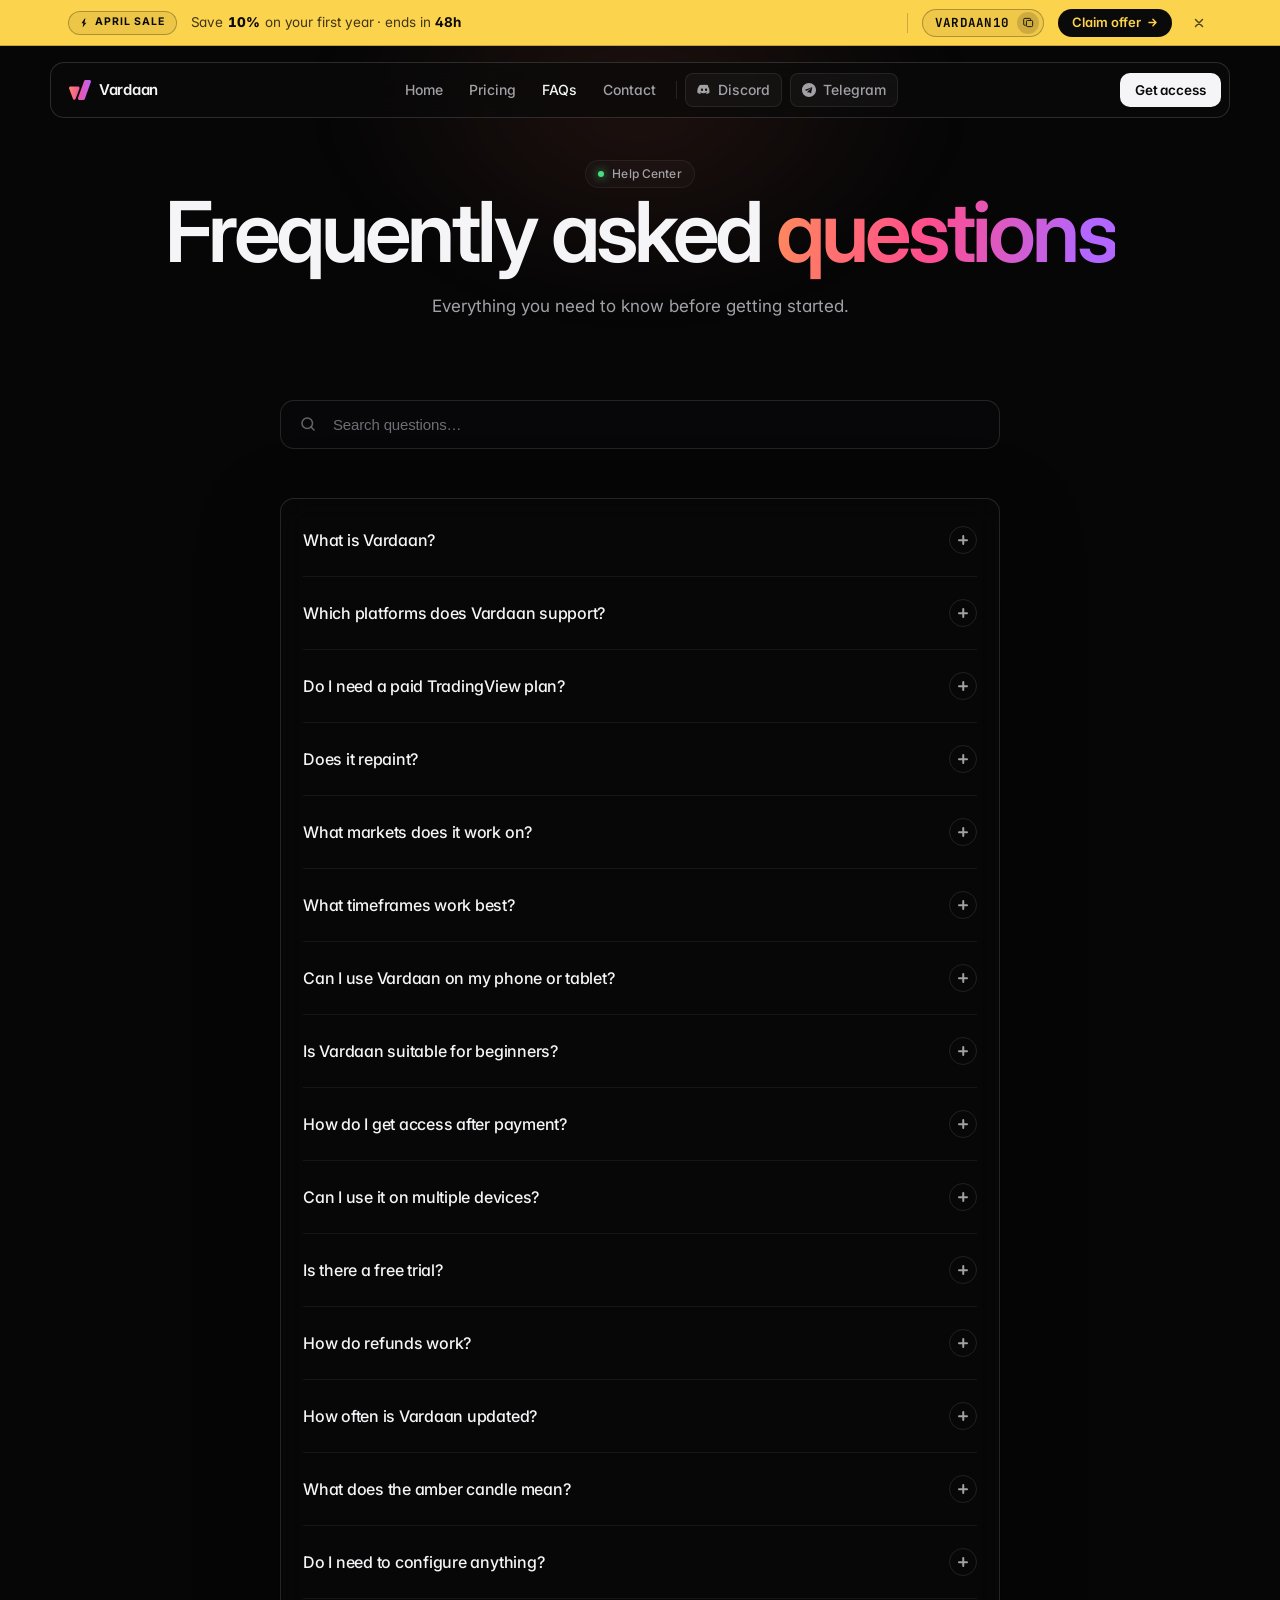
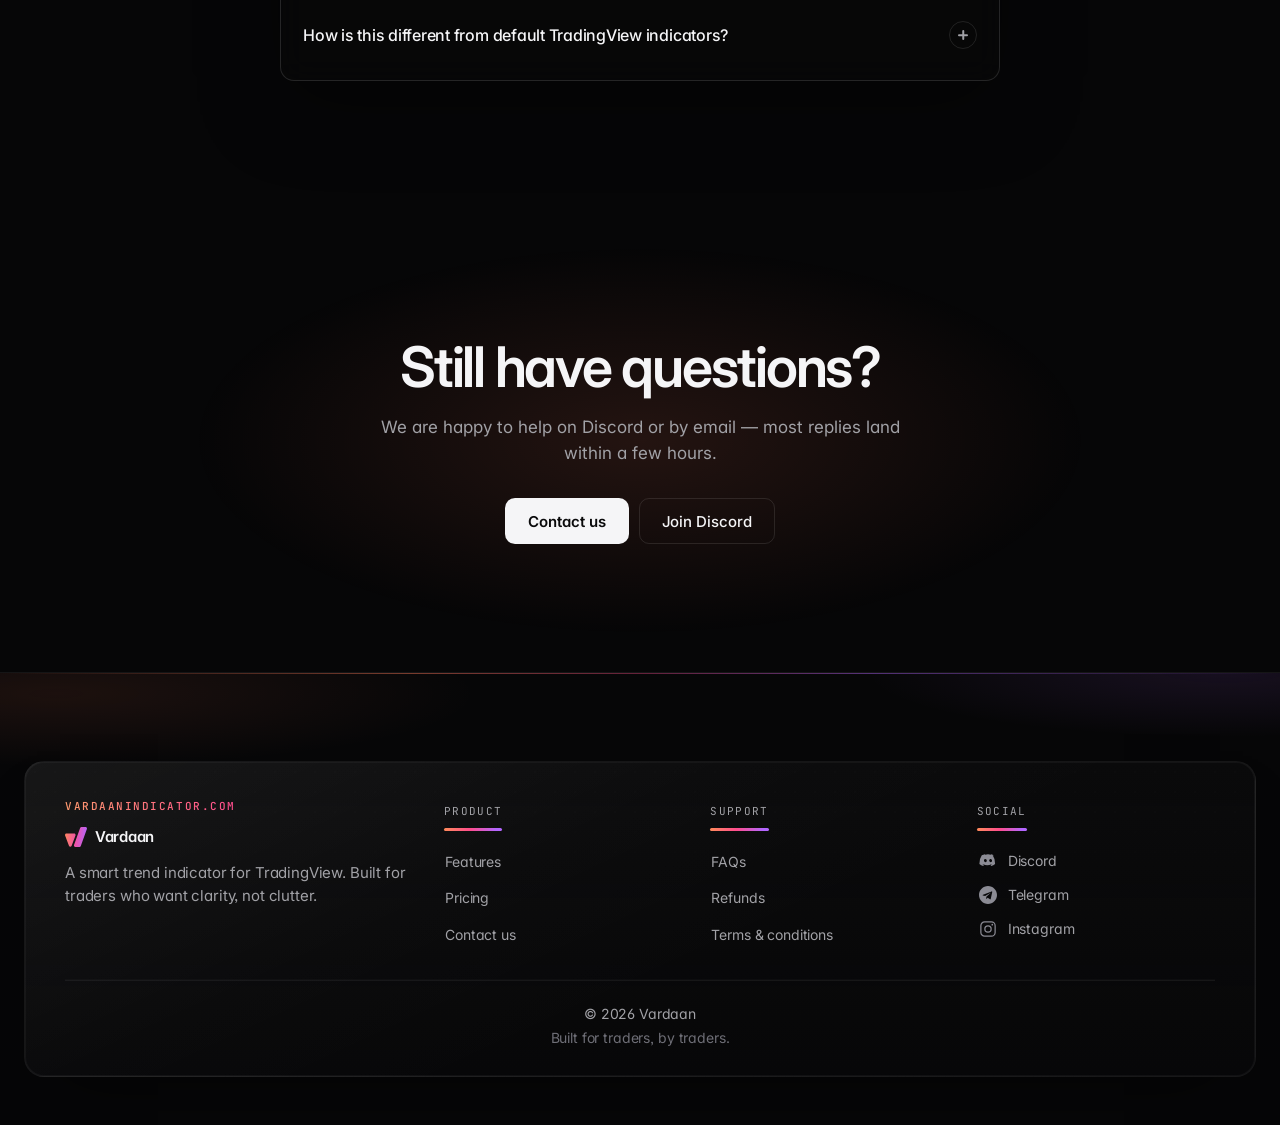
==== commit 6d6078e5: "Fixing Bugs and UI" ====
--- a/faqs.html
+++ b/faqs.html
@@ -6,6 +6,7 @@
   <title>FAQs — Vardaan</title>
   <meta name="description" content="Frequently asked questions about the Vardaan TradingView indicator — repainting, markets, timeframes, refunds and more." />
   <meta name="theme-color" content="#060607" />
+  <link rel="icon" href="assets/logo.svg" type="image/svg+xml" data-site-asset="icon" />
   <link rel="stylesheet" href="styles.css" />
 </head>
 <body>
@@ -23,8 +24,8 @@
         Save <em class="promo-bar__pct" data-text="promo.percent">20%</em> on your first year<span class="promo-bar__text-extra"> · ends in <strong data-text="promo.deadline">48h</strong></span>
       </span>
       <span class="promo-bar__divider" aria-hidden="true"></span>
-      <button class="promo-bar__code" type="button" data-promo-code data-code="VARDAAN20" aria-label="Copy code VARDAAN20">
-        <span class="promo-bar__code-value" data-text="promo.code">VARDAAN20</span>
+      <button class="promo-bar__code" type="button" data-promo-code>
+        <span class="promo-bar__code-value" data-text="promo.code">VARDAAN10</span>
         <span class="promo-bar__copy-btn" aria-hidden="true">
           <svg width="11" height="11" viewBox="0 0 16 16" fill="none">
             <rect x="5" y="5" width="9" height="9" rx="1.6" stroke="currentColor" stroke-width="1.3"/>
@@ -32,7 +33,7 @@
           </svg>
         </span>
       </button>
-      <a href="pricing.html" class="promo-bar__cta">
+      <a data-page="pricing" href="pricing.html" class="promo-bar__cta">
         Claim offer
         <svg width="11" height="11" viewBox="0 0 14 14" fill="none" aria-hidden="true">
           <path d="M2.5 7h9m0 0L7.5 3m4 4L7.5 11" stroke="currentColor" stroke-width="1.8" stroke-linecap="round" stroke-linejoin="round"/>
@@ -48,15 +49,15 @@
 
   <nav class="nav" aria-label="Primary">
     <div class="nav__inner">
-      <a href="index.html" class="nav__brand">
-        <span class="nav__brand-mark" aria-hidden="true"></span>
-        Vardaan
+      <a data-page="home" href="index.html" class="nav__brand">
+        <img class="nav__brand-mark" src="assets/logo.svg" alt="" width="22" height="20" decoding="async" data-site-asset="logo" />
+        <span data-text="brand">Vardaan</span>
       </a>
       <ul class="nav__links">
-        <li><a class="nav__link" href="index.html">Home</a></li>
-        <li><a class="nav__link" href="pricing.html">Pricing</a></li>
-        <li><a class="nav__link nav__link--active" href="faqs.html">FAQs</a></li>
-        <li><a class="nav__link" href="contact.html">Contact</a></li>
+        <li><a class="nav__link" data-page="home" href="index.html">Home</a></li>
+        <li><a class="nav__link" data-page="pricing" href="pricing.html">Pricing</a></li>
+        <li><a class="nav__link nav__link--active" data-page="faqs" href="faqs.html">FAQs</a></li>
+        <li><a class="nav__link" data-page="contact" href="contact.html">Contact</a></li>
         <li class="nav__sep" aria-hidden="true"></li>
         <li><a class="nav__link nav__link--social nav__link--discord" data-link="discord" href="#">
           <svg width="14" height="14" viewBox="0 0 24 24" fill="currentColor" aria-hidden="true"><path d="M20.3 4.4A18 18 0 0 0 16 3l-.3.5a16 16 0 0 0-7.4 0L8 3a18 18 0 0 0-4.3 1.4A19 19 0 0 0 .5 16.1a17 17 0 0 0 5.1 2.6l1-1.5a11 11 0 0 1-1.8-.9l.4-.3a12 12 0 0 0 11.6 0l.4.3a11 11 0 0 1-1.8.9l1 1.5a17 17 0 0 0 5.1-2.6 19 19 0 0 0-3.2-11.7ZM8.5 13.5c-1 0-1.9-1-1.9-2.1 0-1.2.8-2.1 1.9-2.1 1 0 1.9 1 1.9 2.1 0 1.2-.8 2.1-1.9 2.1Zm7 0c-1 0-1.9-1-1.9-2.1 0-1.2.8-2.1 1.9-2.1 1 0 1.9 1 1.9 2.1 0 1.2-.8 2.1-1.9 2.1Z"/></svg>
@@ -68,7 +69,7 @@
         </a></li>
       </ul>
       <div class="nav__cta-group">
-        <a href="pricing.html" class="btn btn-primary btn-sm">Get access</a>
+        <a data-page="pricing" href="pricing.html" class="btn btn-primary btn-sm">Get access</a>
       </div>
       <button class="nav__burger" aria-label="Open menu" aria-controls="mobile-menu">
         <span></span><span></span><span></span>
@@ -77,10 +78,10 @@
   </nav>
 
   <div class="mobile-menu" id="mobile-menu" aria-hidden="true">
-    <a class="mobile-menu__link" href="index.html">Home</a>
-    <a class="mobile-menu__link" href="pricing.html">Pricing</a>
-    <a class="mobile-menu__link" href="faqs.html">FAQs</a>
-    <a class="mobile-menu__link" href="contact.html">Contact</a>
+    <a class="mobile-menu__link" data-page="home" href="index.html">Home</a>
+    <a class="mobile-menu__link" data-page="pricing" href="pricing.html">Pricing</a>
+    <a class="mobile-menu__link" data-page="faqs" href="faqs.html">FAQs</a>
+    <a class="mobile-menu__link" data-page="contact" href="contact.html">Contact</a>
     <div class="mobile-menu__sep" aria-hidden="true"></div>
     <a class="mobile-menu__link mobile-menu__link--social mobile-menu__link--discord" data-link="discord" href="#">
       <svg width="22" height="22" viewBox="0 0 24 24" fill="currentColor" aria-hidden="true"><path d="M20.3 4.4A18 18 0 0 0 16 3l-.3.5a16 16 0 0 0-7.4 0L8 3a18 18 0 0 0-4.3 1.4A19 19 0 0 0 .5 16.1a17 17 0 0 0 5.1 2.6l1-1.5a11 11 0 0 1-1.8-.9l.4-.3a12 12 0 0 0 11.6 0l.4.3a11 11 0 0 1-1.8.9l1 1.5a17 17 0 0 0 5.1-2.6 19 19 0 0 0-3.2-11.7ZM8.5 13.5c-1 0-1.9-1-1.9-2.1 0-1.2.8-2.1 1.9-2.1 1 0 1.9 1 1.9 2.1 0 1.2-.8 2.1-1.9 2.1Zm7 0c-1 0-1.9-1-1.9-2.1 0-1.2.8-2.1 1.9-2.1 1 0 1.9 1 1.9 2.1 0 1.2-.8 2.1-1.9 2.1Z"/></svg>
@@ -91,7 +92,7 @@
       Telegram
     </a>
     <div class="mobile-menu__actions">
-      <a href="pricing.html" class="btn btn-primary btn-sm">Get access</a>
+      <a data-page="pricing" href="pricing.html" class="btn btn-primary btn-sm">Get access</a>
     </div>
   </div>
 
@@ -273,7 +274,7 @@
             </div>
           </div>
 
-          <div class="faq-item">
+          <div class="faq-item" id="faq-refunds">
             <button type="button" class="faq-item__trigger" aria-expanded="false">
               <span>How do refunds work?</span>
               <span class="faq-item__icon" aria-hidden="true"></span>
@@ -357,7 +358,7 @@
           <h2>Still have questions?</h2>
           <p>We are happy to help on Discord or by email — most replies land within a few hours.</p>
           <div class="section-cta__ctas">
-            <a href="contact.html" class="btn btn-primary btn-lg">Contact us</a>
+            <a data-page="contact" href="contact.html" class="btn btn-primary btn-lg">Contact us</a>
             <a data-link="discord" href="#" class="btn btn-ghost btn-lg">Join Discord</a>
           </div>
         </div>
@@ -368,59 +369,68 @@
 
   <footer class="footer">
     <div class="container">
-      <div class="footer__top">
-        <div class="footer__col-brand">
-          <a href="index.html" class="footer__brand">
-            <span class="nav__brand-mark" aria-hidden="true"></span>
-            Vardaan
-          </a>
-          <p class="footer__tagline">
-            A smart trend indicator for TradingView. Built for traders who want clarity,
-            not clutter.
-          </p>
+      <div class="footer__shell">
+      <nav class="footer__nav" aria-label="Site">
+        <div class="footer__top">
+          <div class="footer__col-brand">
+            <p class="footer__eyebrow mono" data-text="domain">vardaan.app</p>
+            <a data-page="home" href="index.html" class="footer__brand">
+              <img class="nav__brand-mark" src="assets/logo.svg" alt="" width="22" height="20" decoding="async" data-site-asset="logo" />
+              <span data-text="brand">Vardaan</span>
+            </a>
+            <p class="footer__tagline" data-text="copy.footerBlurb">
+              A smart trend indicator for TradingView. Built for traders who want clarity,
+              not clutter.
+            </p>
+          </div>
+          <div class="footer__col">
+            <div class="footer__col-title">Product</div>
+            <ul class="footer__col-list">
+              <li><a data-page="home" data-page-hash="features" href="index.html#features">Features</a></li>
+              <li><a data-page="pricing" href="pricing.html">Pricing</a></li>
+              <li><a data-page="contact" href="contact.html">Contact us</a></li>
+            </ul>
+          </div>
+          <div class="footer__col">
+            <div class="footer__col-title">Support</div>
+            <ul class="footer__col-list">
+              <li><a data-page="faqs" href="faqs.html" aria-current="page">FAQs</a></li>
+              <li><a data-page="faqs" data-page-hash="faq-refunds" href="faqs.html#faq-refunds">Refunds</a></li>
+              <li><a data-page="terms" href="terms.html">Terms &amp; conditions</a></li>
+            </ul>
+          </div>
+          <div class="footer__col footer__col--social" aria-label="Social">
+            <div class="footer__col-title">Social</div>
+            <ul class="footer__col-list">
+              <li>
+                <a data-link="discord" href="#" class="footer__social-link">
+                  <span class="footer__social-ico" aria-hidden="true"><svg width="18" height="18" viewBox="0 0 24 24" fill="currentColor"><path d="M20.3 4.4A18 18 0 0 0 16 3l-.3.5a16 16 0 0 0-7.4 0L8 3a18 18 0 0 0-4.3 1.4A19 19 0 0 0 .5 16.1a17 17 0 0 0 5.1 2.6l1-1.5a11 11 0 0 1-1.8-.9l.4-.3a12 12 0 0 0 11.6 0l.4.3a11 11 0 0 1-1.8.9l1 1.5a17 17 0 0 0 5.1-2.6 19 19 0 0 0-3.2-11.7ZM8.5 13.5c-1 0-1.9-1-1.9-2.1 0-1.2.8-2.1 1.9-2.1 1 0 1.9 1 1.9 2.1 0 1.2-.8 2.1-1.9 2.1Zm7 0c-1 0-1.9-1-1.9-2.1 0-1.2.8-2.1 1.9-2.1 1 0 1.9 1 1.9 2.1 0 1.2-.8 2.1-1.9 2.1Z"/></svg></span>
+                  Discord
+                </a>
+              </li>
+              <li>
+                <a data-link="telegram" href="#" class="footer__social-link">
+                  <span class="footer__social-ico" aria-hidden="true"><svg width="18" height="18" viewBox="0 0 240 240" fill="currentColor"><path d="M120 0C53.73 0 0 53.73 0 120s53.73 120 120 120 120-53.73 120-120S186.27 0 120 0zm55.65 82.75L156.4 172.6c-1.45 6.48-5.29 8.09-10.7 5.04l-29.56-21.8-14.26 13.73c-1.58 1.58-2.9 2.9-5.94 2.9l2.11-30.05 54.7-49.43c2.38-2.13-.52-3.31-3.69-1.18l-67.64 42.58-29.15-9.12c-6.34-1.98-6.47-6.34 1.32-9.38l114.15-44.02c5.29-1.98 9.92 1.19 8.21 8.87z"/></svg></span>
+                  Telegram
+                </a>
+              </li>
+              <li>
+                <a data-link="instagram" href="#" class="footer__social-link">
+                  <span class="footer__social-ico" aria-hidden="true"><svg width="18" height="18" viewBox="0 0 24 24" fill="none" stroke="currentColor" stroke-width="1.65" stroke-linecap="round" stroke-linejoin="round"><rect x="2.5" y="2.5" width="19" height="19" rx="5"/><circle cx="12" cy="12" r="4.2"/><circle cx="17.7" cy="6.3" r="1.15" fill="currentColor" stroke="none"/></svg></span>
+                  Instagram
+                </a>
+              </li>
+            </ul>
+          </div>
         </div>
-        <div>
-          <div class="footer__col-title">Product</div>
-          <div class="footer__col-list">
-            <a href="index.html#features">Features</a>
-            <a href="pricing.html">Pricing</a>
-            <a href="faqs.html">FAQs</a>
-            <a href="index.html#features">Changelog</a>
-          </div>
-        </div>
-        <div>
-          <div class="footer__col-title">Community</div>
-          <div class="footer__col-list">
-            <a data-link="discord" href="#">Discord</a>
-            <a data-link="discord" href="#">Setups channel</a>
-            <a data-link="discord" href="#">Results</a>
-            <a data-link="discord" href="#">Announcements</a>
-          </div>
-        </div>
-        <div>
-          <div class="footer__col-title">Support</div>
-          <div class="footer__col-list">
-            <a data-mail href="#">Contact</a>
-            <a href="faqs.html">Help center</a>
-            <a href="#">Refund policy</a>
-            <a href="#">Terms</a>
-          </div>
-        </div>
+      </nav>
+      <div class="footer__bottom">
+        <p class="footer__copy">
+          <span class="footer__copy-line">© <span data-text="year">2025</span> <span class="footer__copy-brand" data-text="brand">Vardaan</span></span>
+          <span class="footer__copy-sub" data-text="tagline">Built for traders, by traders.</span>
+        </p>
       </div>
-      <div class="footer__bottom">
-        <div>© <span data-text="year">2025</span> Vardaan. Built for traders, by traders.</div>
-        <div class="footer__bottom-social">
-          <a data-link="discord" href="#" class="footer__icon" aria-label="Discord">
-            <svg width="16" height="16" viewBox="0 0 24 24" fill="currentColor"><path d="M20.3 4.4A18 18 0 0 0 16 3l-.3.5a16 16 0 0 0-7.4 0L8 3a18 18 0 0 0-4.3 1.4A19 19 0 0 0 .5 16.1a17 17 0 0 0 5.1 2.6l1-1.5a11 11 0 0 1-1.8-.9l.4-.3a12 12 0 0 0 11.6 0l.4.3a11 11 0 0 1-1.8.9l1 1.5a17 17 0 0 0 5.1-2.6 19 19 0 0 0-3.2-11.7ZM8.5 13.5c-1 0-1.9-1-1.9-2.1 0-1.2.8-2.1 1.9-2.1 1 0 1.9 1 1.9 2.1 0 1.2-.8 2.1-1.9 2.1Zm7 0c-1 0-1.9-1-1.9-2.1 0-1.2.8-2.1 1.9-2.1 1 0 1.9 1 1.9 2.1 0 1.2-.8 2.1-1.9 2.1Z"/></svg>
-          </a>
-          <a data-mail href="#" class="footer__icon" aria-label="Email">
-            <svg width="16" height="16" viewBox="0 0 24 24" fill="none" stroke="currentColor" stroke-width="1.8"><rect x="3" y="5" width="18" height="14" rx="2"/><path d="m3 7 9 6 9-6"/></svg>
-          </a>
-          <a data-link="twitter" href="#" class="footer__icon" aria-label="Twitter">
-            <svg width="14" height="14" viewBox="0 0 24 24" fill="currentColor"><path d="M18 2h3l-7.5 8.6L22 22h-6.8l-5.3-6.9L3.8 22H.8l8-9.2L0 2h7l4.8 6.3L18 2zM16.8 20h1.7L7.3 3.9H5.5L16.8 20z"/></svg>
-          </a>
-        </div>
-      </div>
+    </div>
     </div>
   </footer>
 
--- a/styles.css
+++ b/styles.css
@@ -1,6 +1,9 @@
 /* ==========================================================================
    VARDAAN — v5 · Framer-inspired, tech/developer tool
    Near-black, hairline borders, tight Inter, real chart imagery.
+
+   Content hooks (brand, paths, promo copy) live in config.js as window.SITE;
+   HTML uses data-text / data-page / data-link attributes hydrated on load.
    ========================================================================== */
 
 @import url('https://fonts.googleapis.com/css2?family=Inter:wght@400;500;600;700&family=JetBrains+Mono:wght@400;500&display=swap');
@@ -421,18 +424,14 @@
   letter-spacing: -0.02em;
   color: var(--text);
 }
+/* Brand mark: assets/logo.svg (see SITE.assets.logo in config.js) */
 .nav__brand-mark {
-  width: 20px; height: 20px;
-  border-radius: 5px;
-  background: conic-gradient(from 210deg, #FF8B5A, #FF4D8D, #B366FF, #FF8B5A);
-  position: relative;
-}
-.nav__brand-mark::after {
-  content: "";
-  position: absolute;
-  inset: 3px;
-  border-radius: 3px;
-  background: var(--bg-elev);
+  width: 22px;
+  height: 20px;
+  flex-shrink: 0;
+  object-fit: contain;
+  object-position: center;
+  display: block;
 }
 
 .nav__links {
@@ -2076,7 +2075,7 @@
   flex-wrap: wrap;
   justify-content: center;
   align-items: center;
-  gap: 8px 10px;
+  gap: 10px 12px;
 }
 .payment-chip {
   display: inline-flex;
@@ -2137,6 +2136,23 @@
   font-size: 15px;
   letter-spacing: 0.08em;
   color: #93b4ff;
+}
+.payment-chip--upi {
+  padding-left: 12px;
+  padding-right: 14px;
+}
+/* Official UPI lockup (Wikimedia / NPCI-derived); SVG tuned for dark chip backgrounds */
+.payment-chip__upi-logo {
+  display: block;
+  flex-shrink: 0;
+  width: auto;
+  height: 22px;
+  max-width: min(100%, 100px);
+  object-fit: contain;
+  object-position: left center;
+}
+.payment-chip--upi:hover .payment-chip__upi-logo {
+  filter: brightness(1.06);
 }
 .payment-chip--mc {
   padding-left: 12px;
@@ -2639,18 +2655,99 @@
 
 /* ============================== FOOTER ============================== */
 .footer {
-  padding: 72px 0 40px;
+  position: relative;
+  z-index: 0;
+  margin-top: 0;
+  padding: 88px 0 48px;
   border-top: 1px solid var(--border);
-  margin-top: 0;
-}
+  background: var(--bg);
+  overflow: hidden;
+}
+.footer::before {
+  content: "";
+  position: absolute;
+  left: 0;
+  right: 0;
+  top: 0;
+  height: 1px;
+  z-index: 1;
+  background: linear-gradient(
+    90deg,
+    transparent 0%,
+    rgba(255, 122, 89, 0.45) 32%,
+    rgba(255, 77, 141, 0.38) 50%,
+    rgba(179, 102, 255, 0.45) 68%,
+    transparent 100%
+  );
+  pointer-events: none;
+}
+.footer::after {
+  content: "";
+  position: absolute;
+  inset: -20% -10% auto -10%;
+  height: 70%;
+  z-index: 0;
+  background:
+    radial-gradient(ellipse 50% 42% at 12% 35%, rgba(255, 122, 89, 0.09) 0%, transparent 55%),
+    radial-gradient(ellipse 45% 40% at 88% 28%, rgba(179, 102, 255, 0.1) 0%, transparent 52%),
+    radial-gradient(ellipse 60% 50% at 50% 100%, rgba(255, 77, 141, 0.05) 0%, transparent 50%);
+  pointer-events: none;
+}
+.footer .container { position: relative; z-index: 1; }
+
+.footer__shell {
+  position: relative;
+  border: 1px solid var(--border);
+  border-radius: var(--r-xl);
+  padding: 36px 40px 28px;
+  background:
+    linear-gradient(155deg, rgba(255, 255, 255, 0.055) 0%, rgba(255, 255, 255, 0.01) 38%, transparent 60%),
+    linear-gradient(180deg, var(--bg-elev) 0%, rgba(6, 6, 7, 0.65) 100%),
+    var(--bg-elev);
+  box-shadow:
+    0 0 0 1px rgba(255, 255, 255, 0.04) inset,
+    0 32px 64px -36px rgba(0, 0, 0, 0.65);
+}
+.footer__shell::before {
+  content: "";
+  position: absolute;
+  border-radius: inherit;
+  inset: 0;
+  background-image: radial-gradient(
+    rgba(255, 255, 255, 0.04) 1px,
+    transparent 1px
+  );
+  background-size: 20px 20px;
+  mask-image: linear-gradient(180deg, rgba(0, 0, 0, 0.35) 0%, transparent 58%);
+  pointer-events: none;
+}
+
+.footer__nav { display: block; }
 .footer__top {
   display: grid;
-  grid-template-columns: 2fr 1fr 1fr 1fr;
-  gap: 48px;
-  padding-bottom: 48px;
-  border-bottom: 1px solid var(--border);
-}
-.footer__col-brand { max-width: 320px; }
+  grid-template-columns: minmax(0, 1.4fr) repeat(3, minmax(0, 0.95fr));
+  align-items: start;
+  gap: 32px 28px;
+  padding-bottom: 0;
+  border-bottom: none;
+  position: relative;
+  z-index: 1;
+}
+.footer__col-brand { max-width: 380px; }
+.footer__eyebrow {
+  margin: 0 0 10px;
+  font-size: 11px;
+  font-weight: 500;
+  letter-spacing: 0.14em;
+  text-transform: uppercase;
+  color: var(--text-3);
+  background: linear-gradient(100deg, #ff9a6e 0%, #ff4d8d 48%, #c49bff 100%);
+  -webkit-background-clip: text;
+  background-clip: text;
+  color: transparent;
+  -webkit-text-fill-color: transparent;
+}
+.footer__col { min-width: 0; }
 .footer__brand {
   display: inline-flex;
   align-items: center;
@@ -2660,49 +2757,146 @@
   letter-spacing: -0.02em;
   color: var(--text);
   margin-bottom: 12px;
-}
-.footer__tagline { font-size: 13.5px; color: var(--text-3); line-height: 1.5; }
+  transition: opacity var(--t-fast);
+}
+.footer__brand:hover { opacity: 0.9; }
+.footer__tagline {
+  font-size: 15px;
+  line-height: 1.55;
+  color: var(--text-2);
+  letter-spacing: -0.01em;
+}
 .footer__col-title {
+  position: relative;
+  display: inline-block;
+  max-width: 100%;
   font-family: var(--font-mono);
   font-size: 11px;
-  letter-spacing: 0.08em;
+  letter-spacing: 0.12em;
   text-transform: uppercase;
-  color: var(--text-3);
-  margin-bottom: 16px;
+  color: var(--text-2);
+  margin: 0 0 14px;
+  /* Room for air above the bar + bar height (abspos ::after) */
+  padding: 0 0 calc(0.7em + 3px) 0;
+}
+/* Same 100deg brand gradient as .gradient-text; abspos so thickness + gradient work */
+.footer__col-title::after {
+  content: "";
+  position: absolute;
+  left: 0;
+  right: 0;
+  bottom: 0;
+  height: 3px;
+  border-radius: 2px;
+  background: linear-gradient(100deg, #FF8B5A 0%, #FF4D8D 45%, #B366FF 90%);
 }
 .footer__col-list {
+  list-style: none;
+  margin: 0;
+  padding: 0;
   display: flex;
   flex-direction: column;
+  gap: 2px;
+}
+.footer__col-list a {
+  display: inline-block;
+  font-size: 14px;
+  line-height: 1.45;
+  color: var(--text-2);
+  letter-spacing: -0.01em;
+  padding: 6px 10px;
+  margin: 0 -10px;
+  border-radius: var(--r-md);
+  border: 1px solid transparent;
+  transition:
+    color var(--t-fast),
+    background var(--t-fast),
+    border-color var(--t-fast);
+}
+.footer__col-list a:hover {
+  color: var(--text);
+  background: var(--surface);
+  border-color: var(--border);
+}
+/* aria-current="page" stays in HTML for screen readers; no default “selected”
+   chrome in the footer — only :hover / :focus-visible should highlight links. */
+.footer__col-list a:focus-visible {
+  outline: 2px solid var(--accent);
+  outline-offset: 1px;
+  border-radius: var(--r-md);
+}
+/* Social: override inline-block from .footer__col-list a; lock icon + label to same centerline */
+.footer__col-list a.footer__social-link {
+  display: flex;
+  align-items: center;
+  width: 100%;
+  min-height: 2rem;
+  line-height: 1.2;
   gap: 10px;
-}
-.footer__col-list a {
-  font-size: 13.5px;
+  padding-top: 5px;
+  padding-bottom: 5px;
+}
+.footer__social-ico {
+  display: flex;
+  align-items: center;
+  justify-content: center;
+  flex: 0 0 20px;
+  width: 20px;
+  height: 20px;
+  line-height: 0;
+  color: #8b8b94;
+  transition: color var(--t-fast);
+}
+.footer__social-ico svg {
+  display: block;
+  width: 18px;
+  height: 18px;
+  flex-shrink: 0;
+}
+.footer__col-list a.footer__social-link:hover .footer__social-ico {
+  color: #a1a1aa;
+}
+.footer__col-list a.footer__social-link:focus-visible .footer__social-ico {
   color: var(--text-2);
-  transition: color var(--t-fast);
-  letter-spacing: -0.005em;
-}
-.footer__col-list a:hover { color: var(--text); }
+}
+@media (hover: none) {
+  .footer__social-ico { color: #9a9aa3; }
+}
 .footer__bottom {
-  padding-top: 24px;
-  display: flex;
-  align-items: center;
-  justify-content: space-between;
-  font-size: 12.5px;
-  color: var(--text-3);
-  gap: 24px;
-}
-.footer__bottom-social { display: flex; gap: 6px; }
-.footer__icon {
-  width: 32px; height: 32px;
-  display: inline-flex;
-  align-items: center;
-  justify-content: center;
-  border: 1px solid var(--border);
-  border-radius: 8px;
+  position: relative;
+  z-index: 1;
+  margin-top: 28px;
+  padding-top: 22px;
+  border-top: 1px solid var(--border);
+  box-shadow: 0 -1px 0 rgba(255, 255, 255, 0.02);
+  text-align: center;
+}
+.footer__copy {
+  display: flex;
+  flex-direction: column;
+  align-items: center;
+  gap: 3px;
+  margin: 0 auto;
+  max-width: 42rem;
+  font-size: 14px;
+  line-height: 1.5;
   color: var(--text-2);
-  transition: all var(--t-fast);
-}
-.footer__icon:hover { color: var(--text); border-color: var(--border-strong); }
+  letter-spacing: -0.01em;
+}
+.footer__copy-line {
+  display: block;
+}
+.footer__copy-brand {
+  color: var(--text-2);
+  font-weight: 400;
+}
+.footer__copy-sub {
+  display: block;
+  font-size: 14px;
+  line-height: 1.5;
+  color: var(--text-3);
+  font-weight: 400;
+}
 
 /* ============================== REVEAL ANIM ============================== */
 .reveal { opacity: 0; transform: translateY(14px); transition: opacity 0.6s cubic-bezier(.2,.8,.2,1), transform 0.6s cubic-bezier(.2,.8,.2,1); transition-delay: var(--rev-delay, 0ms); }
@@ -2713,32 +2907,175 @@
 }
 
 /* ============================== RESPONSIVE ============================== */
+/* Viewports ≥1025px use base styles only — tablet/phone rules below. */
+
 @media (max-width: 1100px) {
   .bento { grid-template-columns: repeat(2, 1fr); }
   .bento-tile { grid-column: span 1; }
   .bento-tile--wide { grid-column: span 2; }
-}
+  .footer__top {
+    grid-template-columns: repeat(3, 1fr);
+  }
+  .footer__col-brand { grid-column: 1 / -1; max-width: 36rem; }
+}
+
 @media (max-width: 1024px) {
+  html {
+    scroll-padding-top: calc(var(--promo-h, 0px) + var(--nav-h) + 28px);
+  }
+
+  .page-header {
+    padding: calc(118px + var(--promo-h, 0px)) 0 56px;
+  }
+  .page-header--pricing {
+    padding: calc(118px + var(--promo-h, 0px)) 0 40px;
+  }
+  .page-header h1 {
+    text-wrap: balance;
+  }
+
+  .section-header {
+    margin-bottom: clamp(32px, 5vw, 56px);
+  }
+
+  .price-toggle__opt,
+  .price-toggle__btn,
+  .currency-toggle__btn {
+    white-space: normal;
+    text-align: center;
+    line-height: 1.25;
+  }
+
+  .p-card__discount {
+    flex-wrap: wrap;
+  }
+  .p-card__discount-note {
+    white-space: normal;
+  }
+
+  /* Flex + order: featured first on small screens; grid + DOM order unchanged on desktop */
   .p-grid {
-    grid-template-columns: 1fr;
+    display: flex;
+    flex-direction: column;
     max-width: 440px;
     margin-left: auto;
     margin-right: auto;
     gap: 20px;
   }
-  .p-card--featured {
+  .p-grid .p-card--featured {
     order: -1;
-    margin-top: 0 !important;
-    margin-bottom: 0 !important;
-  }
-}
+  }
+  .p-grid .p-card--monthly,
+  .p-grid .p-card--lifetime {
+    order: 0;
+  }
+}
+/* —— ≤960px: hamburger nav + single-row promo (desktop unchanged above 961px) —— */
 @media (max-width: 960px) {
+  :root {
+    /* One compact row: code + CTA; close is abspos (see .promo-bar__inner padding-right) */
+    --promo-h: 46px;
+    --nav-h: 52px;
+  }
+
+  .promo-bar {
+    height: auto;
+    min-height: 0;
+    padding-top: 5px;
+    padding-bottom: 5px;
+    align-items: center;
+  }
+
+  .promo-bar__inner {
+    display: flex;
+    flex-direction: row;
+    flex-wrap: nowrap;
+    align-items: center;
+    gap: 8px;
+    padding-left: max(10px, env(safe-area-inset-left, 0px));
+    padding-right: max(34px, calc(28px + env(safe-area-inset-right, 0px)));
+  }
+
+  .promo-bar__tag,
+  .promo-bar__divider,
+  .promo-bar__text {
+    display: none;
+  }
+
+  .promo-bar__code {
+    flex: 1 1 0;
+    width: auto;
+    min-width: 0;
+    max-width: none;
+    height: 30px;
+    min-height: 30px;
+    padding: 0 3px 0 9px;
+    justify-content: center;
+    gap: 5px;
+  }
+  .promo-bar__code-value {
+    min-width: 0;
+    overflow: hidden;
+    text-overflow: ellipsis;
+    white-space: nowrap;
+  }
+  .promo-bar__copy-btn {
+    width: 22px;
+    height: 22px;
+    flex-shrink: 0;
+  }
+
+  .promo-bar__cta {
+    flex: 0 0 auto;
+    width: auto;
+    height: 30px;
+    min-height: 30px;
+    padding: 0 10px;
+    font-size: 11.5px;
+    font-weight: 600;
+    gap: 4px;
+  }
+
+  .promo-bar__close {
+    position: absolute;
+    top: 50%;
+    right: max(0px, env(safe-area-inset-right, 0px));
+    transform: translateY(-50%);
+    width: 30px;
+    height: 30px;
+    z-index: 2;
+    border-radius: 7px;
+    flex: none;
+  }
+
+  .nav {
+    top: calc(var(--promo-h, 0px) + 10px);
+  }
+
   .nav__links { display: none; }
-  .nav__burger { display: inline-flex; }
+  .nav__burger {
+    display: inline-flex;
+    min-width: 44px;
+    min-height: 44px;
+  }
   .nav__cta-group { display: none; }
-  .nav__inner { padding: 0 4px 0 16px; }
-
-  .promo-bar__inner { gap: 12px; padding: 0 12px; }
+  .nav__inner {
+    /* Two visible items (brand + burger): 3-col grid put burger in the middle column */
+    grid-template-columns: minmax(0, 1fr) auto;
+    min-height: var(--nav-h);
+    height: auto;
+    padding: 4px max(8px, calc(6px + env(safe-area-inset-right, 0px))) 4px max(16px, calc(4px + env(safe-area-inset-left, 0px)));
+    border-radius: 12px;
+  }
+  .nav__inner > .nav__burger {
+    justify-self: end;
+  }
+
+  .mobile-menu {
+    padding-left: max(24px, env(safe-area-inset-left, 0px));
+    padding-right: max(24px, env(safe-area-inset-right, 0px));
+    padding-bottom: max(32px, env(safe-area-inset-bottom, 0px));
+  }
 
   .section-hero { padding: calc(130px + var(--promo-h, 0px)) 0 60px; }
   .hero__ctas { flex-wrap: wrap; justify-content: center; }
@@ -2751,34 +3088,213 @@
   .ch-grid { grid-template-columns: 1fr; }
   .stats { grid-template-columns: repeat(2, 1fr); }
 
-  .footer__top { grid-template-columns: 1fr 1fr; gap: 32px; }
-  .footer__col-brand { grid-column: span 2; }
-  .footer__bottom { flex-direction: column; align-items: flex-start; }
+  .footer { padding: 72px 0 40px; }
+  .footer__shell { padding: 28px 22px 22px; }
+  .footer__top {
+    grid-template-columns: 1fr 1fr;
+    gap: 28px 24px;
+  }
+  .footer__col-brand { grid-column: 1 / -1; max-width: none; }
+  .footer__col--social { grid-column: 1 / -1; }
+  .footer__bottom {
+    margin-top: 24px;
+    padding-top: 20px;
+  }
 }
 @media (max-width: 640px) {
-  .promo-bar { font-size: 12px; }
-  .promo-bar__inner { gap: 10px; padding: 0 10px; }
-  .promo-bar__tag,
-  .promo-bar__divider { display: none; }
+  .promo-bar {
+    font-size: 12px;
+    padding-top: 4px;
+    padding-bottom: 4px;
+  }
+  .promo-bar__inner {
+    gap: 6px;
+    padding-left: max(8px, env(safe-area-inset-left, 0px));
+    padding-right: max(32px, calc(26px + env(safe-area-inset-right, 0px)));
+  }
   .promo-bar__text .promo-bar__text-extra { display: none; }
-  .promo-bar__cta { padding: 0 10px; font-size: 11.5px; height: 24px; }
-  .promo-bar__code { font-size: 11.5px; height: 24px; padding: 0 3px 0 9px; }
-  .promo-bar__copy-btn { width: 18px; height: 18px; }
+  .promo-bar__cta {
+    font-size: 11px;
+    padding: 0 8px;
+    letter-spacing: -0.02em;
+  }
+  .promo-bar__code {
+    font-size: 11px;
+    padding: 0 2px 0 8px;
+    height: 28px;
+    min-height: 28px;
+  }
+  .promo-bar__copy-btn {
+    width: 20px;
+    height: 20px;
+  }
+  .promo-bar__close {
+    width: 28px;
+    height: 28px;
+  }
+
+  /* Payment methods: same horizontal wrapping strip as desktop (1–2 rows), not a vertical list */
+  .payment-strip {
+    margin-top: 28px;
+    padding-top: 24px;
+    text-align: center;
+  }
+  .payment-strip__cap {
+    margin-bottom: 14px;
+    line-height: 1.4;
+    padding: 0 8px;
+  }
+  .payment-strip__methods {
+    flex-direction: row;
+    flex-wrap: wrap;
+    justify-content: center;
+    align-items: center;
+    gap: 8px;
+    row-gap: 8px;
+  }
+  .payment-chip {
+    justify-content: center;
+    min-height: 34px;
+    padding: 5px 10px;
+    gap: 6px;
+    width: auto;
+    flex: 0 1 auto;
+    font-size: 11px;
+  }
+  .payment-chip__icon {
+    width: 18px;
+    height: 18px;
+  }
+  .payment-chip__upi-logo {
+    height: 18px;
+    max-width: 76px;
+  }
+  .payment-chip--upi {
+    padding-left: 8px;
+    padding-right: 10px;
+  }
+  .payment-chip--mc {
+    padding-left: 10px;
+    padding-right: 10px;
+  }
+  .payment-chip__mc {
+    width: 34px;
+    height: 20px;
+  }
+  .payment-chip__mc-c {
+    width: 20px;
+    height: 20px;
+  }
+  .payment-chip__mc-c--r {
+    left: 14px;
+  }
+  .payment-chip--visa .payment-chip__wordmark {
+    font-size: 13px;
+  }
+  .payment-chip__wordmark--paytm {
+    font-size: 12px;
+  }
+  .payment-strip__note {
+    margin-top: 14px;
+    text-align: center;
+    padding: 0 12px;
+  }
+}
+@media (max-width: 380px) {
+  .promo-bar__cta svg {
+    display: none;
+  }
+  .promo-bar__cta {
+    gap: 0;
+    padding: 0 8px;
+  }
 }
 @media (max-width: 600px) {
   .hero__visual { margin-top: 48px; }
+  .hero__ctas {
+    flex-direction: column;
+    align-items: stretch;
+    max-width: 22rem;
+    margin-left: auto;
+    margin-right: auto;
+  }
+  .hero__ctas .btn {
+    width: 100%;
+    justify-content: center;
+  }
+
+  .section-cta__ctas {
+    flex-direction: column;
+    align-items: stretch;
+    max-width: 22rem;
+    margin-left: auto;
+    margin-right: auto;
+  }
+  .section-cta__ctas .btn {
+    width: 100%;
+    justify-content: center;
+  }
+
   .pricing-value-strip {
     flex-direction: column;
     align-items: flex-start;
   }
-  .t-card { flex: 0 0 300px; padding: 20px; }
+  .t-card { flex: 0 0 min(300px, 85vw); padding: 20px; }
   .bento-tile { padding: 22px; }
   .logo-strip__row { gap: 20px; justify-content: center; }
+
+  .ba-card { padding: 22px; }
+  .ch-card {
+    flex-direction: column;
+    align-items: flex-start;
+  }
+
+  .faq-item__trigger {
+    padding: 18px 0;
+    font-size: 15px;
+  }
+  .faq-item__body {
+    font-size: 14px;
+  }
+}
+@media (max-width: 480px) {
+  .container {
+    padding-left: max(16px, env(safe-area-inset-left, 0px));
+    padding-right: max(16px, env(safe-area-inset-right, 0px));
+  }
+  .section {
+    padding-top: clamp(48px, 11vw, 88px);
+    padding-bottom: clamp(48px, 11vw, 88px);
+  }
+  .section-hero {
+    padding-bottom: 48px;
+  }
+  .hero__sub {
+    font-size: 16px;
+    line-height: 1.52;
+  }
+  .hero__trust {
+    flex-wrap: wrap;
+    justify-content: center;
+    text-align: center;
+  }
+  .stats-bar {
+    padding: 52px 0 44px;
+  }
+  .stats-bar__stat {
+    padding: 20px 16px 18px;
+  }
+  .p-card {
+    padding: 26px 20px;
+  }
+  .p-card__price-m {
+    font-size: clamp(32px, 9vw, 40px);
+  }
 }
 @media (max-width: 420px) {
   .stats-bar__grid { grid-template-columns: 1fr 1fr; }
   .stats { grid-template-columns: 1fr 1fr; }
+  .footer__shell { padding: 24px 18px 20px; border-radius: var(--r-lg); }
   .footer__top { grid-template-columns: 1fr; }
   .footer__col-brand { grid-column: span 1; }
-  .promo-bar__text { display: none; }
-}
+}
